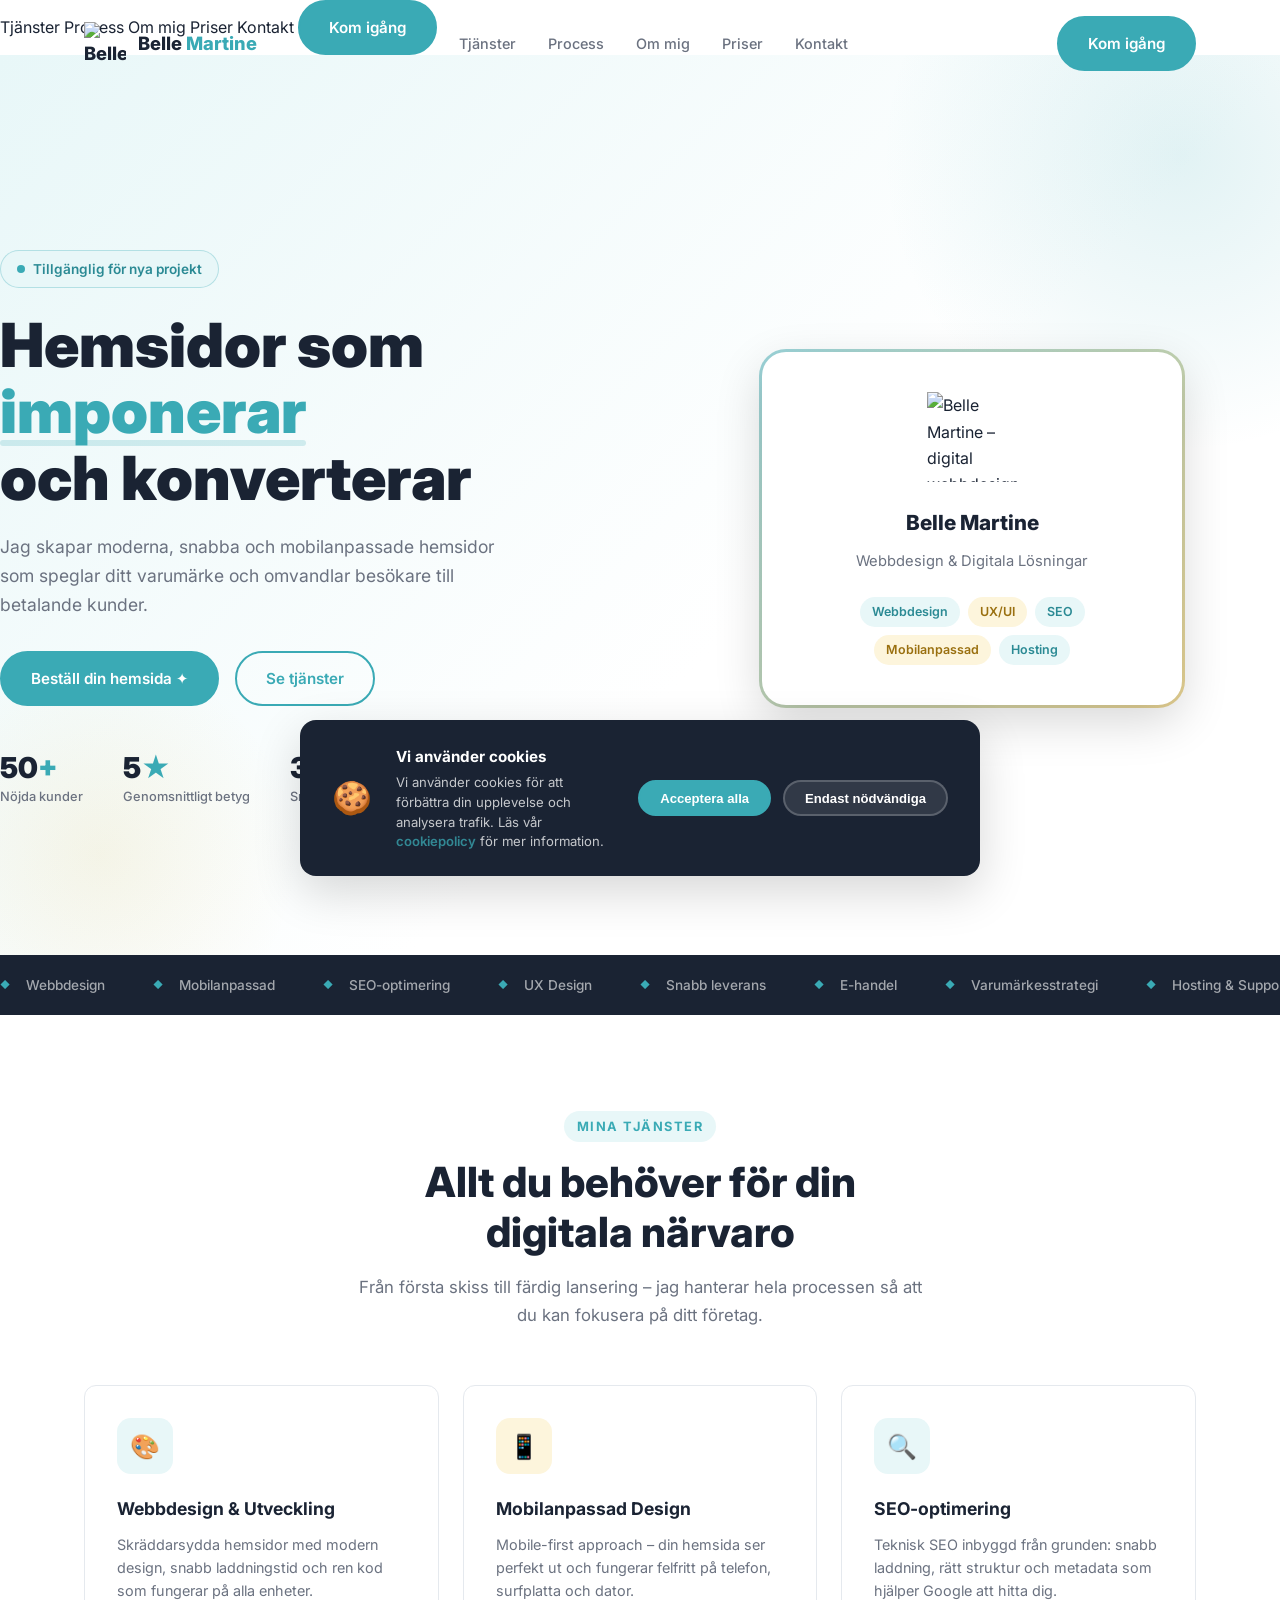
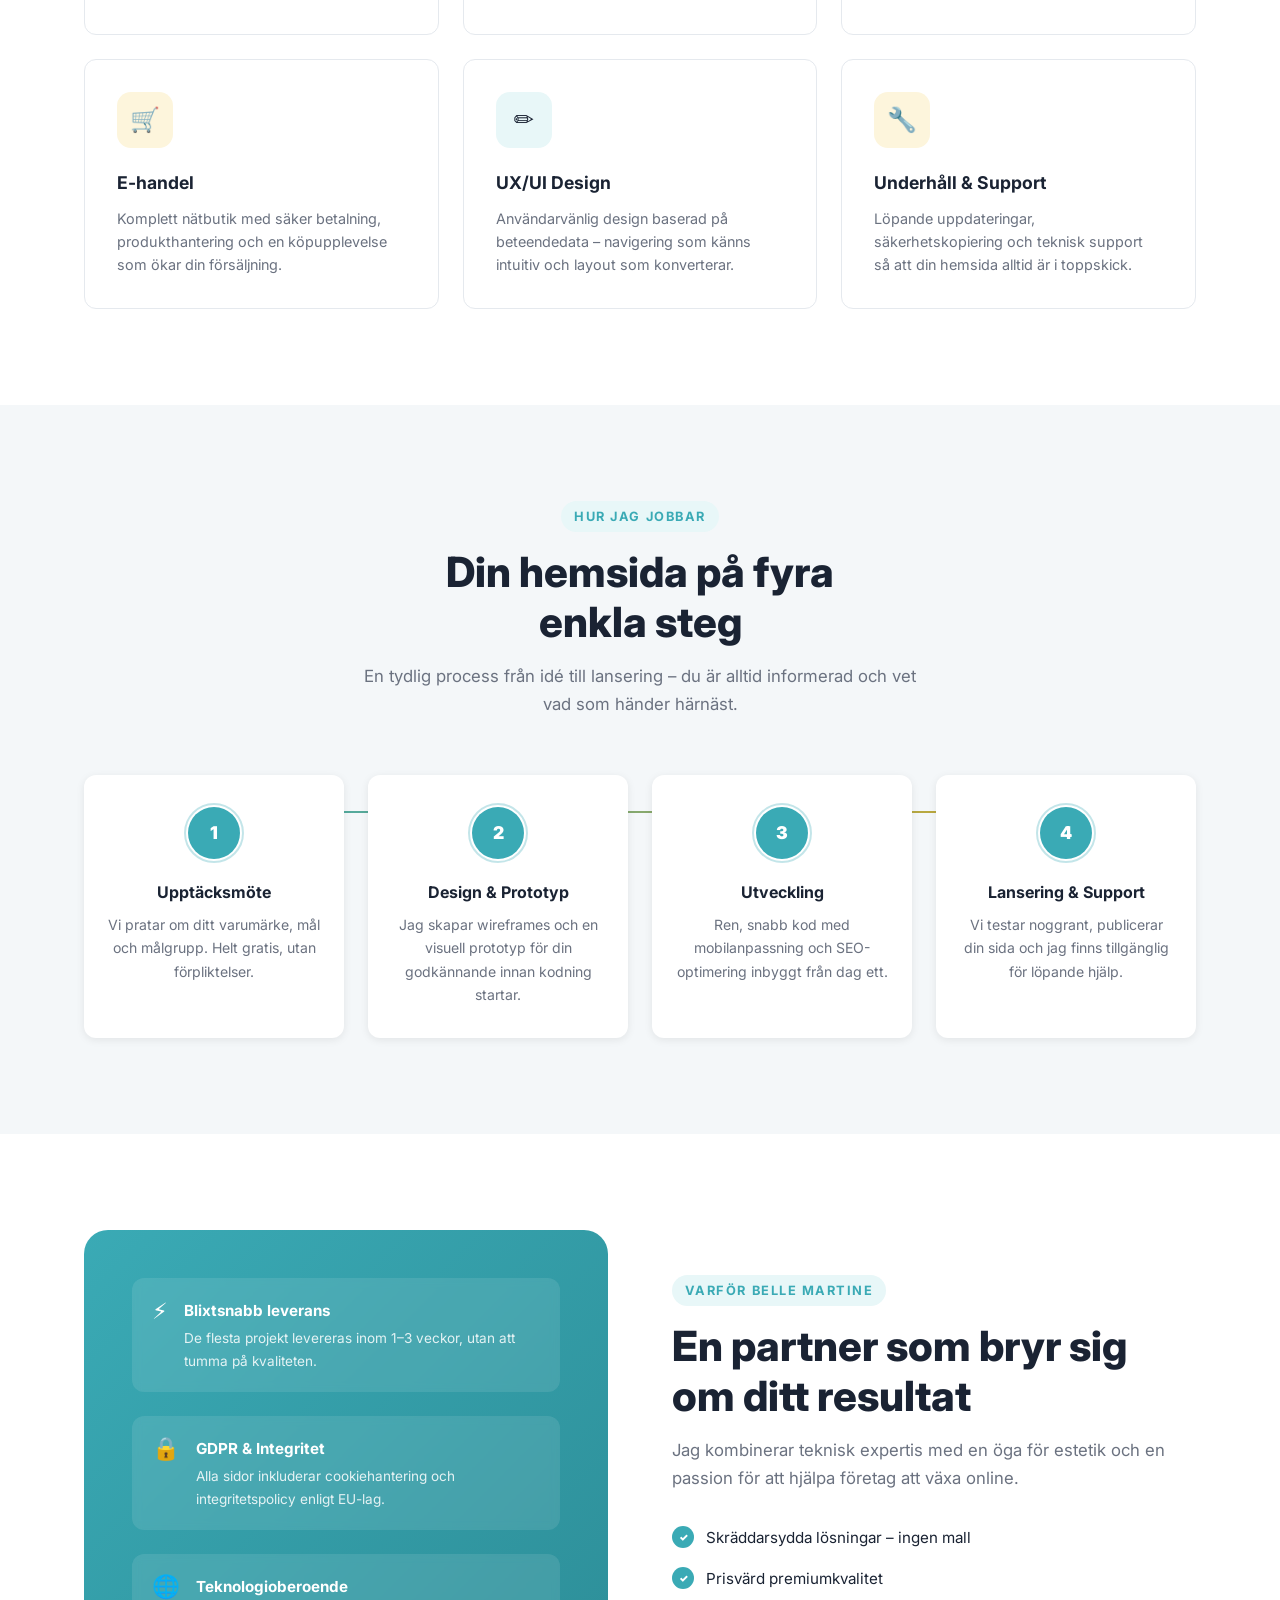
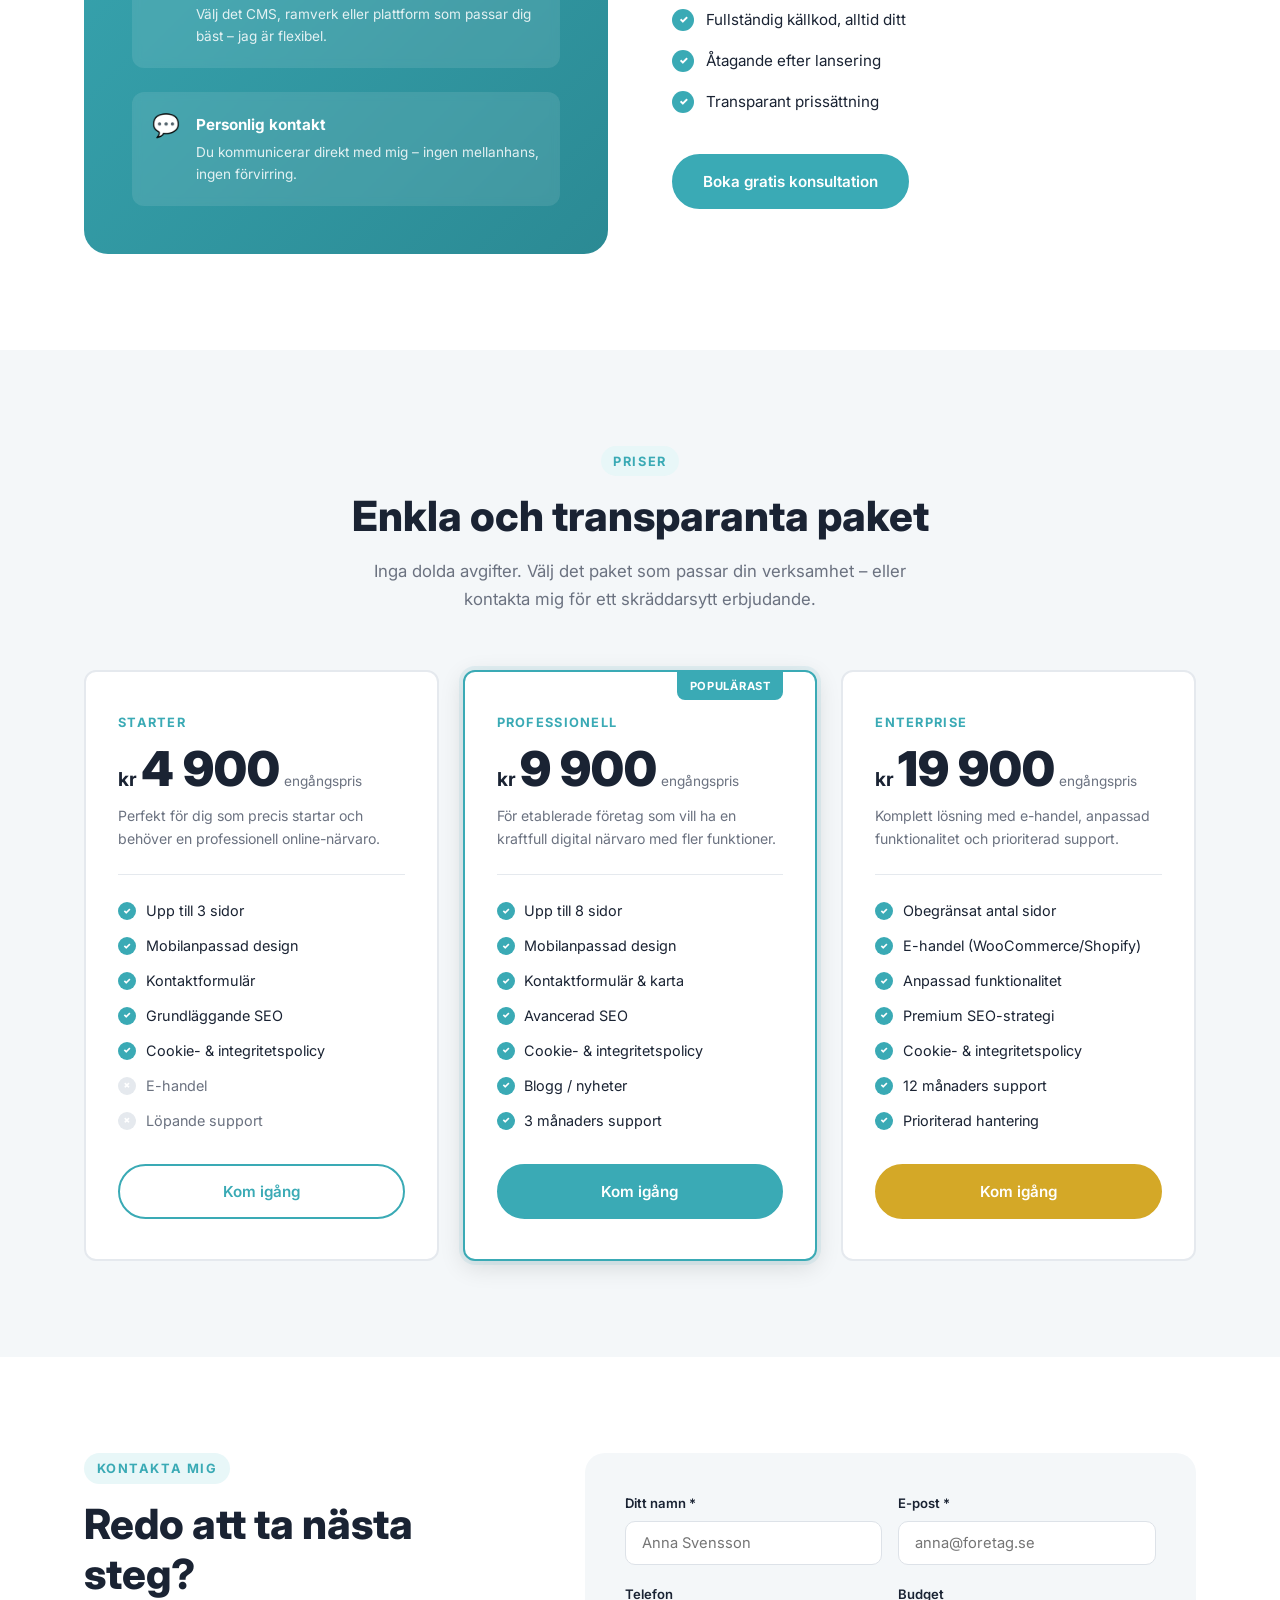
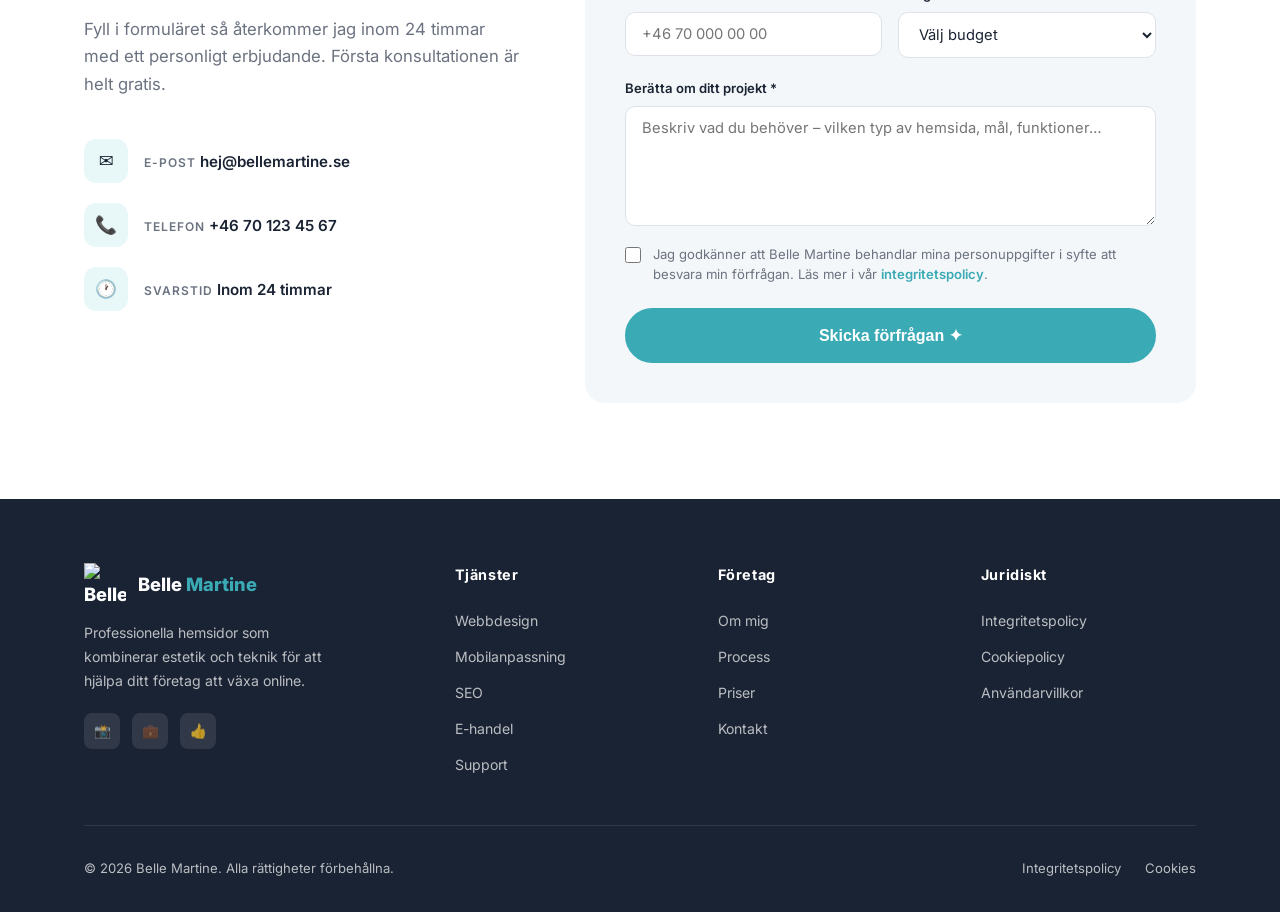
==== index.html @ 6081cfde "Create professional web design services website for Belle Martine Co-authored-by: bellemartineebusin" ====
<!DOCTYPE html>
<html lang="sv">
<head>
  <meta charset="UTF-8" />
  <meta name="viewport" content="width=device-width, initial-scale=1.0" />
  <meta name="description" content="Belle Martine – professionell webbdesign som kombinerar estetik och teknik. Moderna, mobilanpassade hemsidor som konverterar besökare till kunder." />
  <meta name="keywords" content="webbdesign, hemsida, mobilanpassad, SEO, webbutveckling, Sverige" />
  <meta property="og:title" content="Belle Martine – Webbdesign" />
  <meta property="og:description" content="Professionella hemsidor som kombinerar estetik och teknik." />
  <meta property="og:type" content="website" />
  <title>Belle Martine – Webbdesign &amp; Digitala Lösningar</title>
  <link rel="icon" type="image/png" href="https://github.com/user-attachments/assets/752dcb0f-474b-4d81-a1b2-203274afc5a7" />
  <link rel="preconnect" href="https://fonts.googleapis.com" />
  <link rel="preconnect" href="https://fonts.gstatic.com" crossorigin />
  <link href="https://fonts.googleapis.com/css2?family=Inter:wght@400;500;600;700;800;900&display=swap" rel="stylesheet" />
  <link rel="stylesheet" href="styles.css" />
</head>
<body>

<!-- ========== NAVBAR ========== -->
<nav class="navbar" aria-label="Huvudnavigation">
  <div class="container nav-inner">
    <a href="#hero" class="nav-logo" aria-label="Belle Martine startsida">
      <img src="https://github.com/user-attachments/assets/752dcb0f-474b-4d81-a1b2-203274afc5a7"
           alt="Belle Martine logotyp – moln med digitala kopplingar"
           width="42" height="42" />
      <span>Belle <em>Martine</em></span>
    </a>
    <ul class="nav-links" role="list">
      <li><a href="#services">Tjänster</a></li>
      <li><a href="#process">Process</a></li>
      <li><a href="#why">Om mig</a></li>
      <li><a href="#pricing">Priser</a></li>
      <li><a href="#contact">Kontakt</a></li>
    </ul>
    <a href="#contact" class="btn btn-primary nav-cta">Kom igång</a>
    <button class="hamburger" aria-label="Öppna meny" aria-expanded="false">
      <span></span><span></span><span></span>
    </button>
  </div>
</nav>

<!-- Mobile menu overlay -->
<nav class="mobile-menu" aria-label="Mobilnavigation">
  <a href="#services">Tjänster</a>
  <a href="#process">Process</a>
  <a href="#why">Om mig</a>
  <a href="#pricing">Priser</a>
  <a href="#contact">Kontakt</a>
  <a href="#contact" class="btn btn-primary">Kom igång</a>
</nav>

<!-- ========== HERO ========== -->
<section id="hero" class="hero">
  <div class="container" style="display:contents">
    <div class="hero-content">
      <div class="hero-eyebrow">
        <span class="dot"></span>
        Tillgänglig för nya projekt
      </div>
      <h1>
        Hemsidor som<br />
        <span class="highlight">imponerar</span><br />
        och konverterar
      </h1>
      <p class="hero-desc">
        Jag skapar moderna, snabba och mobilanpassade hemsidor som speglar ditt varumärke
        och omvandlar besökare till betalande kunder.
      </p>
      <div class="hero-btns">
        <a href="#contact" class="btn btn-primary">Beställ din hemsida ✦</a>
        <a href="#services" class="btn btn-outline">Se tjänster</a>
      </div>
      <div class="hero-stats">
        <div class="stat-item">
          <span class="stat-num">50<span>+</span></span>
          <span class="stat-label">Nöjda kunder</span>
        </div>
        <div class="stat-item">
          <span class="stat-num">5<span>★</span></span>
          <span class="stat-label">Genomsnittligt betyg</span>
        </div>
        <div class="stat-item">
          <span class="stat-num">3<span>x</span></span>
          <span class="stat-label">Snabbare leverans</span>
        </div>
      </div>
    </div>
    <div class="hero-visual">
      <div class="hero-card">
        <div class="hero-card-logo">
          <img src="https://github.com/user-attachments/assets/752dcb0f-474b-4d81-a1b2-203274afc5a7"
               alt="Belle Martine – digital webbdesign" />
        </div>
        <h3>Belle Martine</h3>
        <p>Webbdesign &amp; Digitala Lösningar</p>
        <div class="hero-card-tags">
          <span class="tag">Webbdesign</span>
          <span class="tag gold">UX/UI</span>
          <span class="tag">SEO</span>
          <span class="tag gold">Mobilanpassad</span>
          <span class="tag">Hosting</span>
        </div>
      </div>
    </div>
  </div>
</section>

<!-- ========== MARQUEE ========== -->
<div class="marquee-section" aria-hidden="true">
  <div class="marquee-track">
    <span>Webbdesign</span>
    <span>Mobilanpassad</span>
    <span>SEO-optimering</span>
    <span>UX Design</span>
    <span>Snabb leverans</span>
    <span>E-handel</span>
    <span>Varumärkesstrategi</span>
    <span>Hosting &amp; Support</span>
    <span>Webbdesign</span>
    <span>Mobilanpassad</span>
    <span>SEO-optimering</span>
    <span>UX Design</span>
    <span>Snabb leverans</span>
    <span>E-handel</span>
    <span>Varumärkesstrategi</span>
    <span>Hosting &amp; Support</span>
  </div>
</div>

<!-- ========== SERVICES ========== -->
<section id="services" class="services">
  <div class="container">
    <div class="services-header">
      <span class="section-label">Mina tjänster</span>
      <h2 class="section-title">Allt du behöver för din<br />digitala närvaro</h2>
      <p class="section-sub">
        Från första skiss till färdig lansering – jag hanterar hela processen
        så att du kan fokusera på ditt företag.
      </p>
    </div>
    <div class="services-grid">
      <article class="service-card">
        <div class="service-icon">🎨</div>
        <h3>Webbdesign &amp; Utveckling</h3>
        <p>Skräddarsydda hemsidor med modern design, snabb laddningstid och ren kod som fungerar på alla enheter.</p>
      </article>
      <article class="service-card">
        <div class="service-icon gold-bg">📱</div>
        <h3>Mobilanpassad Design</h3>
        <p>Mobile-first approach – din hemsida ser perfekt ut och fungerar felfritt på telefon, surfplatta och dator.</p>
      </article>
      <article class="service-card">
        <div class="service-icon">🔍</div>
        <h3>SEO-optimering</h3>
        <p>Teknisk SEO inbyggd från grunden: snabb laddning, rätt struktur och metadata som hjälper Google att hitta dig.</p>
      </article>
      <article class="service-card">
        <div class="service-icon gold-bg">🛒</div>
        <h3>E-handel</h3>
        <p>Komplett nätbutik med säker betalning, produkthantering och en köpupplevelse som ökar din försäljning.</p>
      </article>
      <article class="service-card">
        <div class="service-icon">✏️</div>
        <h3>UX/UI Design</h3>
        <p>Användarvänlig design baserad på beteendedata – navigering som känns intuitiv och layout som konverterar.</p>
      </article>
      <article class="service-card">
        <div class="service-icon gold-bg">🔧</div>
        <h3>Underhåll &amp; Support</h3>
        <p>Löpande uppdateringar, säkerhetskopiering och teknisk support så att din hemsida alltid är i toppskick.</p>
      </article>
    </div>
  </div>
</section>

<!-- ========== PROCESS ========== -->
<section id="process" class="process">
  <div class="container">
    <div class="process-header">
      <span class="section-label">Hur jag jobbar</span>
      <h2 class="section-title">Din hemsida på fyra<br />enkla steg</h2>
      <p class="section-sub">
        En tydlig process från idé till lansering – du är alltid informerad och vet vad som händer härnäst.
      </p>
    </div>
    <div class="process-steps">
      <div class="step-card">
        <div class="step-number">1</div>
        <h3>Upptäcksmöte</h3>
        <p>Vi pratar om ditt varumärke, mål och målgrupp. Helt gratis, utan förpliktelser.</p>
      </div>
      <div class="step-card">
        <div class="step-number">2</div>
        <h3>Design &amp; Prototyp</h3>
        <p>Jag skapar wireframes och en visuell prototyp för din godkännande innan kodning startar.</p>
      </div>
      <div class="step-card">
        <div class="step-number">3</div>
        <h3>Utveckling</h3>
        <p>Ren, snabb kod med mobilanpassning och SEO-optimering inbyggt från dag ett.</p>
      </div>
      <div class="step-card">
        <div class="step-number">4</div>
        <h3>Lansering &amp; Support</h3>
        <p>Vi testar noggrant, publicerar din sida och jag finns tillgänglig för löpande hjälp.</p>
      </div>
    </div>
  </div>
</section>

<!-- ========== WHY ========== -->
<section id="why" class="why">
  <div class="container">
    <div class="why-inner">
      <div class="why-visual">
        <div class="why-item">
          <span class="why-icon">⚡</span>
          <div>
            <h4>Blixtsnabb leverans</h4>
            <p>De flesta projekt levereras inom 1–3 veckor, utan att tumma på kvaliteten.</p>
          </div>
        </div>
        <div class="why-item">
          <span class="why-icon">🔒</span>
          <div>
            <h4>GDPR &amp; Integritet</h4>
            <p>Alla sidor inkluderar cookiehantering och integritetspolicy enligt EU-lag.</p>
          </div>
        </div>
        <div class="why-item">
          <span class="why-icon">🌐</span>
          <div>
            <h4>Teknologioberoende</h4>
            <p>Välj det CMS, ramverk eller plattform som passar dig bäst – jag är flexibel.</p>
          </div>
        </div>
        <div class="why-item">
          <span class="why-icon">💬</span>
          <div>
            <h4>Personlig kontakt</h4>
            <p>Du kommunicerar direkt med mig – ingen mellanhans, ingen förvirring.</p>
          </div>
        </div>
      </div>
      <div class="why-content">
        <span class="section-label">Varför Belle Martine</span>
        <h2 class="section-title">En partner som bryr sig om ditt resultat</h2>
        <p class="section-sub">
          Jag kombinerar teknisk expertis med en öga för estetik och en passion för att
          hjälpa företag att växa online.
        </p>
        <ul class="why-list">
          <li class="why-row"><span class="check">✓</span> Skräddarsydda lösningar – ingen mall</li>
          <li class="why-row"><span class="check">✓</span> Prisvärd premiumkvalitet</li>
          <li class="why-row"><span class="check">✓</span> Fullständig källkod, alltid ditt</li>
          <li class="why-row"><span class="check">✓</span> Åtagande efter lansering</li>
          <li class="why-row"><span class="check">✓</span> Transparant prissättning</li>
        </ul>
        <a href="#contact" class="btn btn-primary">Boka gratis konsultation</a>
      </div>
    </div>
  </div>
</section>

<!-- ========== PRICING ========== -->
<section id="pricing" class="pricing">
  <div class="container">
    <div class="pricing-header">
      <span class="section-label">Priser</span>
      <h2 class="section-title">Enkla och transparanta paket</h2>
      <p class="section-sub">
        Inga dolda avgifter. Välj det paket som passar din verksamhet – eller kontakta mig
        för ett skräddarsytt erbjudande.
      </p>
    </div>
    <div class="pricing-grid">

      <!-- Starter -->
      <div class="price-card">
        <div class="price-name">Starter</div>
        <div class="price-amount">
          <span class="currency">kr</span>
          <span class="amount">4 900</span>
          <span class="period">engångspris</span>
        </div>
        <p class="price-desc">Perfekt för dig som precis startar och behöver en professionell online-närvaro.</p>
        <ul class="price-features">
          <li class="price-feature"><span class="check">✓</span> Upp till 3 sidor</li>
          <li class="price-feature"><span class="check">✓</span> Mobilanpassad design</li>
          <li class="price-feature"><span class="check">✓</span> Kontaktformulär</li>
          <li class="price-feature"><span class="check">✓</span> Grundläggande SEO</li>
          <li class="price-feature"><span class="check">✓</span> Cookie- &amp; integritetspolicy</li>
          <li class="price-feature off"><span class="check">✗</span> E-handel</li>
          <li class="price-feature off"><span class="check">✗</span> Löpande support</li>
        </ul>
        <a href="#contact" class="btn btn-outline" style="width:100%;justify-content:center">Kom igång</a>
      </div>

      <!-- Pro (popular) -->
      <div class="price-card popular">
        <span class="popular-badge">Populärast</span>
        <div class="price-name">Professionell</div>
        <div class="price-amount">
          <span class="currency">kr</span>
          <span class="amount">9 900</span>
          <span class="period">engångspris</span>
        </div>
        <p class="price-desc">För etablerade företag som vill ha en kraftfull digital närvaro med fler funktioner.</p>
        <ul class="price-features">
          <li class="price-feature"><span class="check">✓</span> Upp till 8 sidor</li>
          <li class="price-feature"><span class="check">✓</span> Mobilanpassad design</li>
          <li class="price-feature"><span class="check">✓</span> Kontaktformulär &amp; karta</li>
          <li class="price-feature"><span class="check">✓</span> Avancerad SEO</li>
          <li class="price-feature"><span class="check">✓</span> Cookie- &amp; integritetspolicy</li>
          <li class="price-feature"><span class="check">✓</span> Blogg / nyheter</li>
          <li class="price-feature"><span class="check">✓</span> 3 månaders support</li>
        </ul>
        <a href="#contact" class="btn btn-primary" style="width:100%;justify-content:center">Kom igång</a>
      </div>

      <!-- Enterprise -->
      <div class="price-card">
        <div class="price-name">Enterprise</div>
        <div class="price-amount">
          <span class="currency">kr</span>
          <span class="amount">19 900</span>
          <span class="period">engångspris</span>
        </div>
        <p class="price-desc">Komplett lösning med e-handel, anpassad funktionalitet och prioriterad support.</p>
        <ul class="price-features">
          <li class="price-feature"><span class="check">✓</span> Obegränsat antal sidor</li>
          <li class="price-feature"><span class="check">✓</span> E-handel (WooCommerce/Shopify)</li>
          <li class="price-feature"><span class="check">✓</span> Anpassad funktionalitet</li>
          <li class="price-feature"><span class="check">✓</span> Premium SEO-strategi</li>
          <li class="price-feature"><span class="check">✓</span> Cookie- &amp; integritetspolicy</li>
          <li class="price-feature"><span class="check">✓</span> 12 månaders support</li>
          <li class="price-feature"><span class="check">✓</span> Prioriterad hantering</li>
        </ul>
        <a href="#contact" class="btn btn-gold" style="width:100%;justify-content:center">Kom igång</a>
      </div>

    </div>
  </div>
</section>

<!-- ========== CONTACT ========== -->
<section id="contact" class="contact">
  <div class="container">
    <div class="contact-inner">
      <div class="contact-info">
        <span class="section-label">Kontakta mig</span>
        <h2 class="section-title">Redo att ta nästa steg?</h2>
        <p class="section-sub">
          Fyll i formuläret så återkommer jag inom 24 timmar med ett personligt erbjudande.
          Första konsultationen är helt gratis.
        </p>
        <div class="contact-items">
          <div class="contact-item">
            <div class="contact-item-icon">✉️</div>
            <div class="contact-item-text">
              <span class="label">E-post</span>
              <span class="value">hej@bellemartine.se</span>
            </div>
          </div>
          <div class="contact-item">
            <div class="contact-item-icon">📞</div>
            <div class="contact-item-text">
              <span class="label">Telefon</span>
              <span class="value">+46 70 123 45 67</span>
            </div>
          </div>
          <div class="contact-item">
            <div class="contact-item-icon">🕐</div>
            <div class="contact-item-text">
              <span class="label">Svarstid</span>
              <span class="value">Inom 24 timmar</span>
            </div>
          </div>
        </div>
      </div>

      <form id="contact-form" class="contact-form" novalidate>
        <div class="form-row">
          <div class="form-group">
            <label for="name">Ditt namn *</label>
            <input type="text" id="name" name="name" placeholder="Anna Svensson" required />
          </div>
          <div class="form-group">
            <label for="email">E-post *</label>
            <input type="email" id="email" name="email" placeholder="anna@foretag.se" required />
          </div>
        </div>
        <div class="form-row">
          <div class="form-group">
            <label for="phone">Telefon</label>
            <input type="tel" id="phone" name="phone" placeholder="+46 70 000 00 00" />
          </div>
          <div class="form-group">
            <label for="budget">Budget</label>
            <select id="budget" name="budget">
              <option value="">Välj budget</option>
              <option value="starter">Under 5 000 kr</option>
              <option value="pro">5 000 – 15 000 kr</option>
              <option value="enterprise">15 000 kr+</option>
              <option value="discuss">Diskutera</option>
            </select>
          </div>
        </div>
        <div class="form-group">
          <label for="message">Berätta om ditt projekt *</label>
          <textarea id="message" name="message" placeholder="Beskriv vad du behöver – vilken typ av hemsida, mål, funktioner…" required></textarea>
        </div>
        <div class="form-consent">
          <input type="checkbox" id="consent" name="consent" required />
          <label for="consent">
            Jag godkänner att Belle Martine behandlar mina personuppgifter i syfte att besvara min
            förfrågan. Läs mer i vår <a href="privacy-policy.html">integritetspolicy</a>.
          </label>
        </div>
        <button type="submit" class="btn btn-primary" style="width:100%;justify-content:center;font-size:1rem;padding:1rem">
          Skicka förfrågan ✦
        </button>
      </form>
    </div>
  </div>
</section>

<!-- ========== FOOTER ========== -->
<footer class="footer">
  <div class="container">
    <div class="footer-top">
      <div class="footer-brand">
        <a href="#hero" class="nav-logo">
          <img src="https://github.com/user-attachments/assets/752dcb0f-474b-4d81-a1b2-203274afc5a7"
               alt="Belle Martine logotyp" width="38" height="38" />
          <span style="color:#fff">Belle <em style="color:var(--teal)">Martine</em></span>
        </a>
        <p>Professionella hemsidor som kombinerar estetik och teknik för att hjälpa ditt företag att växa online.</p>
        <div class="footer-social">
          <a href="#" class="social-btn" aria-label="Instagram">📸</a>
          <a href="#" class="social-btn" aria-label="LinkedIn">💼</a>
          <a href="#" class="social-btn" aria-label="Facebook">👍</a>
        </div>
      </div>
      <div class="footer-col">
        <h4>Tjänster</h4>
        <ul>
          <li><a href="#services">Webbdesign</a></li>
          <li><a href="#services">Mobilanpassning</a></li>
          <li><a href="#services">SEO</a></li>
          <li><a href="#services">E-handel</a></li>
          <li><a href="#services">Support</a></li>
        </ul>
      </div>
      <div class="footer-col">
        <h4>Företag</h4>
        <ul>
          <li><a href="#why">Om mig</a></li>
          <li><a href="#process">Process</a></li>
          <li><a href="#pricing">Priser</a></li>
          <li><a href="#contact">Kontakt</a></li>
        </ul>
      </div>
      <div class="footer-col">
        <h4>Juridiskt</h4>
        <ul>
          <li><a href="privacy-policy.html">Integritetspolicy</a></li>
          <li><a href="privacy-policy.html#cookies">Cookiepolicy</a></li>
          <li><a href="privacy-policy.html#terms">Användarvillkor</a></li>
        </ul>
      </div>
    </div>
    <div class="footer-bottom">
      <p>© <span id="year"></span> Belle Martine. Alla rättigheter förbehållna.</p>
      <div class="footer-links">
        <a href="privacy-policy.html">Integritetspolicy</a>
        <a href="privacy-policy.html#cookies">Cookies</a>
      </div>
    </div>
  </div>
</footer>

<!-- ========== COOKIE BANNER ========== -->
<div class="cookie-banner" role="dialog" aria-live="polite" aria-label="Cookie-samtycke">
  <span class="cookie-icon" aria-hidden="true">🍪</span>
  <div class="cookie-text">
    <h4>Vi använder cookies</h4>
    <p>
      Vi använder cookies för att förbättra din upplevelse och analysera trafik.
      Läs vår <a href="privacy-policy.html#cookies">cookiepolicy</a> för mer information.
    </p>
  </div>
  <div class="cookie-btns">
    <button class="btn btn-cookie-accept">Acceptera alla</button>
    <button class="btn btn-cookie-decline">Endast nödvändiga</button>
  </div>
</div>

<!-- ========== BACK TO TOP ========== -->
<button class="back-top" aria-label="Tillbaka till toppen">↑</button>

<script>
  document.getElementById('year').textContent = new Date().getFullYear();
</script>
<script src="script.js"></script>
</body>
</html>
---- styles.css ----
/* ============================================================
   BELLE MARTINE – Web Design Services
   Colour palette derived from logo (teal cloud + golden nodes)
   ============================================================ */

/* ---------- Reset & Base ---------- */
*, *::before, *::after { box-sizing: border-box; margin: 0; padding: 0; }

:root {
  --teal:        #3AAAB5;
  --teal-dark:   #2B8A94;
  --teal-light:  #E8F7F8;
  --gold:        #D4A827;
  --gold-light:  #FDF5DC;
  --dark:        #1A2333;
  --grey:        #6B7280;
  --light:       #F4F7F9;
  --white:       #FFFFFF;
  --radius:      12px;
  --shadow-sm:   0 2px 8px rgba(0,0,0,.08);
  --shadow-md:   0 6px 24px rgba(0,0,0,.12);
  --shadow-lg:   0 16px 48px rgba(0,0,0,.16);
  --transition:  .3s cubic-bezier(.4,0,.2,1);
}

html { scroll-behavior: smooth; font-size: 16px; }

body {
  font-family: 'Inter', 'Segoe UI', system-ui, -apple-system, sans-serif;
  color: var(--dark);
  background: var(--white);
  line-height: 1.65;
  overflow-x: hidden;
}

img { max-width: 100%; height: auto; display: block; }
a  { color: inherit; text-decoration: none; }
ul { list-style: none; }

.container {
  width: min(100%, 1160px);
  margin-inline: auto;
  padding-inline: 1.5rem;
}

/* ---------- Utility ---------- */
.btn {
  display: inline-flex;
  align-items: center;
  gap: .5rem;
  padding: .8rem 1.8rem;
  border-radius: 50px;
  font-weight: 600;
  font-size: .95rem;
  cursor: pointer;
  border: 2px solid transparent;
  transition: var(--transition);
  white-space: nowrap;
}
.btn-primary {
  background: var(--teal);
  color: var(--white);
  border-color: var(--teal);
}
.btn-primary:hover {
  background: var(--teal-dark);
  border-color: var(--teal-dark);
  transform: translateY(-2px);
  box-shadow: 0 8px 20px rgba(58,170,181,.35);
}
.btn-outline {
  background: transparent;
  color: var(--teal);
  border-color: var(--teal);
}
.btn-outline:hover {
  background: var(--teal);
  color: var(--white);
  transform: translateY(-2px);
}
.btn-gold {
  background: var(--gold);
  color: var(--white);
  border-color: var(--gold);
}
.btn-gold:hover {
  background: #b8901f;
  border-color: #b8901f;
  transform: translateY(-2px);
  box-shadow: 0 8px 20px rgba(212,168,39,.35);
}

.section-label {
  display: inline-block;
  font-size: .8rem;
  font-weight: 700;
  letter-spacing: .12em;
  text-transform: uppercase;
  color: var(--teal);
  background: var(--teal-light);
  padding: .3rem .8rem;
  border-radius: 50px;
  margin-bottom: 1rem;
}
.section-title {
  font-size: clamp(1.8rem, 4vw, 2.6rem);
  font-weight: 800;
  line-height: 1.2;
  color: var(--dark);
  margin-bottom: 1rem;
}
.section-sub {
  font-size: 1.05rem;
  color: var(--grey);
  max-width: 580px;
}

/* ---------- Navigation ---------- */
.navbar {
  position: fixed;
  top: 0; left: 0; right: 0;
  z-index: 900;
  padding: 1rem 0;
  transition: var(--transition);
}
.navbar.scrolled {
  background: rgba(255,255,255,.95);
  backdrop-filter: blur(12px);
  box-shadow: var(--shadow-sm);
  padding: .7rem 0;
}
.nav-inner {
  display: flex;
  align-items: center;
  justify-content: space-between;
  gap: 2rem;
}
.nav-logo {
  display: flex;
  align-items: center;
  gap: .75rem;
  font-weight: 800;
  font-size: 1.15rem;
  color: var(--dark);
}
.nav-logo img { width: 42px; height: 42px; object-fit: contain; }
.nav-logo span em { font-style: normal; color: var(--teal); }

.nav-links {
  display: flex;
  align-items: center;
  gap: 2rem;
}
.nav-links a {
  font-size: .9rem;
  font-weight: 500;
  color: var(--grey);
  transition: color var(--transition);
  position: relative;
}
.nav-links a::after {
  content: '';
  position: absolute;
  bottom: -3px; left: 0;
  width: 0; height: 2px;
  background: var(--teal);
  border-radius: 2px;
  transition: width var(--transition);
}
.nav-links a:hover, .nav-links a.active { color: var(--teal); }
.nav-links a:hover::after, .nav-links a.active::after { width: 100%; }

.nav-cta { margin-left: .5rem; }

.hamburger {
  display: none;
  flex-direction: column;
  gap: 5px;
  cursor: pointer;
  padding: .4rem;
  background: none;
  border: none;
}
.hamburger span {
  display: block;
  width: 24px; height: 2px;
  background: var(--dark);
  border-radius: 2px;
  transition: var(--transition);
}
.hamburger.open span:nth-child(1) { transform: translateY(7px) rotate(45deg); }
.hamburger.open span:nth-child(2) { opacity: 0; }
.hamburger.open span:nth-child(3) { transform: translateY(-7px) rotate(-45deg); }

/* ---------- Hero ---------- */
.hero {
  min-height: 100dvh;
  display: grid;
  grid-template-columns: 1fr 1fr;
  align-items: center;
  gap: 3rem;
  padding-top: 7rem;
  padding-bottom: 4rem;
  background: linear-gradient(135deg, var(--teal-light) 0%, var(--white) 60%);
  position: relative;
  overflow: hidden;
}
.hero::before {
  content: '';
  position: absolute;
  top: -200px; right: -200px;
  width: 600px; height: 600px;
  background: radial-gradient(circle, rgba(58,170,181,.15) 0%, transparent 70%);
  border-radius: 50%;
  pointer-events: none;
}
.hero::after {
  content: '';
  position: absolute;
  bottom: -100px; left: -100px;
  width: 400px; height: 400px;
  background: radial-gradient(circle, rgba(212,168,39,.1) 0%, transparent 70%);
  border-radius: 50%;
  pointer-events: none;
}

.hero-content { position: relative; z-index: 1; }
.hero-eyebrow {
  display: inline-flex;
  align-items: center;
  gap: .5rem;
  font-size: .85rem;
  font-weight: 600;
  color: var(--teal-dark);
  background: var(--teal-light);
  border: 1px solid rgba(58,170,181,.3);
  padding: .4rem 1rem;
  border-radius: 50px;
  margin-bottom: 1.5rem;
}
.hero-eyebrow .dot {
  width: 8px; height: 8px;
  background: var(--teal);
  border-radius: 50%;
  animation: pulse 2s ease-in-out infinite;
}
@keyframes pulse {
  0%, 100% { opacity: 1; transform: scale(1); }
  50%       { opacity: .5; transform: scale(.8); }
}

.hero h1 {
  font-size: clamp(2.2rem, 5.5vw, 3.8rem);
  font-weight: 900;
  line-height: 1.1;
  color: var(--dark);
  margin-bottom: 1.25rem;
}
.hero h1 .highlight {
  color: var(--teal);
  position: relative;
}
.hero h1 .highlight::after {
  content: '';
  position: absolute;
  bottom: 2px; left: 0; right: 0;
  height: 6px;
  background: rgba(58,170,181,.2);
  border-radius: 3px;
  z-index: -1;
}
.hero-desc {
  font-size: 1.1rem;
  color: var(--grey);
  max-width: 500px;
  margin-bottom: 2rem;
}
.hero-btns {
  display: flex;
  flex-wrap: wrap;
  gap: 1rem;
  margin-bottom: 3rem;
}
.hero-stats {
  display: flex;
  gap: 2.5rem;
  flex-wrap: wrap;
}
.stat-item { display: flex; flex-direction: column; }
.stat-num {
  font-size: 1.8rem;
  font-weight: 900;
  color: var(--dark);
  line-height: 1;
}
.stat-num span { color: var(--teal); }
.stat-label { font-size: .8rem; color: var(--grey); font-weight: 500; margin-top: .2rem; }

.hero-visual {
  display: flex;
  justify-content: center;
  align-items: center;
  position: relative;
  z-index: 1;
}
.hero-card {
  background: var(--white);
  border-radius: 24px;
  padding: 2.5rem;
  box-shadow: var(--shadow-lg);
  max-width: 420px;
  width: 100%;
  position: relative;
}
.hero-card::before {
  content: '';
  position: absolute;
  top: -3px; left: -3px; right: -3px; bottom: -3px;
  background: linear-gradient(135deg, var(--teal), var(--gold));
  border-radius: 27px;
  z-index: -1;
  opacity: .5;
}
.hero-card-logo {
  width: 90px; height: 90px;
  margin: 0 auto 1.5rem;
}
.hero-card-logo img { width: 100%; height: 100%; object-fit: contain; }
.hero-card h3 {
  text-align: center;
  font-size: 1.3rem;
  font-weight: 800;
  margin-bottom: .5rem;
}
.hero-card p {
  text-align: center;
  color: var(--grey);
  font-size: .92rem;
  margin-bottom: 1.5rem;
}
.hero-card-tags {
  display: flex;
  flex-wrap: wrap;
  gap: .5rem;
  justify-content: center;
}
.tag {
  font-size: .78rem;
  font-weight: 600;
  padding: .3rem .75rem;
  border-radius: 50px;
  background: var(--teal-light);
  color: var(--teal-dark);
}
.tag.gold { background: var(--gold-light); color: #9A7010; }

/* ---------- Marquee ---------- */
.marquee-section {
  background: var(--dark);
  padding: 1.2rem 0;
  overflow: hidden;
}
.marquee-track {
  display: flex;
  gap: 3rem;
  animation: marquee 20s linear infinite;
  width: max-content;
}
.marquee-track span {
  color: rgba(255,255,255,.6);
  font-size: .85rem;
  font-weight: 500;
  white-space: nowrap;
  display: flex;
  align-items: center;
  gap: 1rem;
}
.marquee-track span::before {
  content: '◆';
  color: var(--teal);
  font-size: .6rem;
}
@keyframes marquee {
  0%   { transform: translateX(0); }
  100% { transform: translateX(-50%); }
}

/* ---------- Services ---------- */
.services { padding: 6rem 0; background: var(--white); }
.services-header { text-align: center; margin-bottom: 3.5rem; }
.services-header .section-sub { margin-inline: auto; }

.services-grid {
  display: grid;
  grid-template-columns: repeat(auto-fit, minmax(280px, 1fr));
  gap: 1.5rem;
}
.service-card {
  background: var(--white);
  border: 1px solid #E5E9EE;
  border-radius: var(--radius);
  padding: 2rem;
  transition: var(--transition);
  position: relative;
  overflow: hidden;
}
.service-card::before {
  content: '';
  position: absolute;
  top: 0; left: 0; right: 0;
  height: 4px;
  background: linear-gradient(90deg, var(--teal), var(--gold));
  transform: scaleX(0);
  transform-origin: left;
  transition: transform var(--transition);
}
.service-card:hover {
  border-color: transparent;
  box-shadow: var(--shadow-md);
  transform: translateY(-4px);
}
.service-card:hover::before { transform: scaleX(1); }

.service-icon {
  width: 56px; height: 56px;
  border-radius: 14px;
  display: flex;
  align-items: center;
  justify-content: center;
  font-size: 1.5rem;
  margin-bottom: 1.25rem;
  background: var(--teal-light);
}
.service-icon.gold-bg { background: var(--gold-light); }

.service-card h3 {
  font-size: 1.1rem;
  font-weight: 700;
  margin-bottom: .6rem;
}
.service-card p { font-size: .9rem; color: var(--grey); line-height: 1.6; }

/* ---------- Process ---------- */
.process {
  padding: 6rem 0;
  background: var(--light);
}
.process-header { text-align: center; margin-bottom: 3.5rem; }
.process-header .section-sub { margin-inline: auto; }

.process-steps {
  display: grid;
  grid-template-columns: repeat(auto-fit, minmax(220px, 1fr));
  gap: 1.5rem;
  position: relative;
}
.process-steps::before {
  content: '';
  position: absolute;
  top: 36px; left: 10%; right: 10%;
  height: 2px;
  background: linear-gradient(90deg, var(--teal), var(--gold));
  z-index: 0;
}
.step-card {
  background: var(--white);
  border-radius: var(--radius);
  padding: 2rem 1.5rem;
  text-align: center;
  box-shadow: var(--shadow-sm);
  position: relative;
  z-index: 1;
  transition: var(--transition);
}
.step-card:hover {
  transform: translateY(-4px);
  box-shadow: var(--shadow-md);
}
.step-number {
  width: 52px; height: 52px;
  border-radius: 50%;
  display: flex;
  align-items: center;
  justify-content: center;
  font-size: 1.1rem;
  font-weight: 900;
  margin: 0 auto 1.25rem;
  background: var(--teal);
  color: var(--white);
  position: relative;
}
.step-number::after {
  content: '';
  position: absolute;
  inset: -4px;
  border-radius: 50%;
  border: 2px solid rgba(58,170,181,.3);
}
.step-card h3 { font-size: 1rem; font-weight: 700; margin-bottom: .5rem; }
.step-card p  { font-size: .88rem; color: var(--grey); }

/* ---------- Why choose ---------- */
.why {
  padding: 6rem 0;
  background: var(--white);
}
.why-inner {
  display: grid;
  grid-template-columns: 1fr 1fr;
  gap: 4rem;
  align-items: center;
}
.why-visual {
  background: linear-gradient(135deg, var(--teal) 0%, var(--teal-dark) 100%);
  border-radius: 24px;
  padding: 3rem;
  display: flex;
  flex-direction: column;
  gap: 1.5rem;
  color: var(--white);
}
.why-item {
  display: flex;
  gap: 1rem;
  align-items: flex-start;
  background: rgba(255,255,255,.1);
  border-radius: var(--radius);
  padding: 1.25rem;
  backdrop-filter: blur(4px);
  transition: var(--transition);
}
.why-item:hover { background: rgba(255,255,255,.2); }
.why-icon {
  font-size: 1.4rem;
  flex-shrink: 0;
  line-height: 1;
  margin-top: .1rem;
}
.why-item h4 { font-size: .95rem; font-weight: 700; margin-bottom: .25rem; }
.why-item p  { font-size: .85rem; opacity: .85; }

.why-content .section-sub { margin-bottom: 2rem; }
.why-list {
  display: flex;
  flex-direction: column;
  gap: 1rem;
  margin-bottom: 2.5rem;
}
.why-row {
  display: flex;
  align-items: center;
  gap: .75rem;
  font-size: .95rem;
}
.check {
  width: 22px; height: 22px;
  border-radius: 50%;
  background: var(--teal);
  color: var(--white);
  display: flex;
  align-items: center;
  justify-content: center;
  font-size: .65rem;
  font-weight: 900;
  flex-shrink: 0;
}

/* ---------- Pricing ---------- */
.pricing {
  padding: 6rem 0;
  background: var(--light);
}
.pricing-header { text-align: center; margin-bottom: 3.5rem; }
.pricing-header .section-sub { margin-inline: auto; }

.pricing-grid {
  display: grid;
  grid-template-columns: repeat(auto-fit, minmax(280px, 1fr));
  gap: 1.5rem;
  align-items: start;
}
.price-card {
  background: var(--white);
  border-radius: var(--radius);
  padding: 2.5rem 2rem;
  border: 2px solid #E5E9EE;
  transition: var(--transition);
  position: relative;
  overflow: hidden;
}
.price-card.popular {
  border-color: var(--teal);
  box-shadow: 0 0 0 4px rgba(58,170,181,.1), var(--shadow-md);
  transform: scale(1.02);
}
.popular-badge {
  position: absolute;
  top: 0; right: 2rem;
  background: var(--teal);
  color: var(--white);
  font-size: .7rem;
  font-weight: 700;
  padding: .3rem .8rem;
  border-radius: 0 0 8px 8px;
  letter-spacing: .06em;
  text-transform: uppercase;
}
.price-name {
  font-size: .8rem;
  font-weight: 700;
  text-transform: uppercase;
  letter-spacing: .1em;
  color: var(--teal);
  margin-bottom: .75rem;
}
.price-amount {
  display: flex;
  align-items: baseline;
  gap: .25rem;
  margin-bottom: .5rem;
}
.price-amount .currency { font-size: 1.2rem; font-weight: 700; color: var(--dark); }
.price-amount .amount   { font-size: 3rem; font-weight: 900; color: var(--dark); line-height: 1; }
.price-amount .period   { font-size: .85rem; color: var(--grey); }
.price-desc { font-size: .88rem; color: var(--grey); margin-bottom: 1.5rem; padding-bottom: 1.5rem; border-bottom: 1px solid #E5E9EE; }
.price-features { display: flex; flex-direction: column; gap: .7rem; margin-bottom: 2rem; }
.price-feature {
  display: flex;
  align-items: center;
  gap: .6rem;
  font-size: .9rem;
}
.price-feature .check { width: 18px; height: 18px; font-size: .55rem; }
.price-feature.off .check { background: #E5E9EE; }
.price-feature.off { color: var(--grey); }

/* ---------- Contact ---------- */
.contact {
  padding: 6rem 0;
  background: var(--white);
}
.contact-inner {
  display: grid;
  grid-template-columns: 1fr 1.4fr;
  gap: 4rem;
  align-items: start;
}
.contact-info .section-sub { margin-bottom: 2.5rem; }
.contact-items {
  display: flex;
  flex-direction: column;
  gap: 1.25rem;
}
.contact-item {
  display: flex;
  align-items: center;
  gap: 1rem;
}
.contact-item-icon {
  width: 44px; height: 44px;
  border-radius: 12px;
  background: var(--teal-light);
  display: flex;
  align-items: center;
  justify-content: center;
  font-size: 1.1rem;
  flex-shrink: 0;
}
.contact-item-text .label { font-size: .75rem; color: var(--grey); font-weight: 600; text-transform: uppercase; letter-spacing: .08em; }
.contact-item-text .value { font-size: .95rem; font-weight: 600; color: var(--dark); }

.contact-form {
  background: var(--light);
  border-radius: 20px;
  padding: 2.5rem;
}
.form-row {
  display: grid;
  grid-template-columns: 1fr 1fr;
  gap: 1rem;
}
.form-group {
  display: flex;
  flex-direction: column;
  gap: .4rem;
  margin-bottom: 1.2rem;
}
.form-group label {
  font-size: .82rem;
  font-weight: 600;
  color: var(--dark);
}
.form-group input,
.form-group select,
.form-group textarea {
  border: 1.5px solid #DDE2E8;
  border-radius: 10px;
  padding: .75rem 1rem;
  font-size: .92rem;
  font-family: inherit;
  color: var(--dark);
  background: var(--white);
  transition: border-color var(--transition), box-shadow var(--transition);
  outline: none;
  width: 100%;
}
.form-group input:focus,
.form-group select:focus,
.form-group textarea:focus {
  border-color: var(--teal);
  box-shadow: 0 0 0 3px rgba(58,170,181,.12);
}
.form-group textarea { resize: vertical; min-height: 120px; }
.form-consent {
  display: flex;
  align-items: flex-start;
  gap: .75rem;
  margin-bottom: 1.5rem;
  font-size: .82rem;
  color: var(--grey);
  line-height: 1.5;
}
.form-consent input[type="checkbox"] {
  width: 16px; height: 16px;
  accent-color: var(--teal);
  flex-shrink: 0;
  margin-top: .15rem;
}
.form-consent a { color: var(--teal); font-weight: 600; }
.form-consent a:hover { text-decoration: underline; }

/* ---------- Footer ---------- */
.footer {
  background: var(--dark);
  color: rgba(255,255,255,.7);
  padding: 4rem 0 2rem;
}
.footer-top {
  display: grid;
  grid-template-columns: 1.5fr 1fr 1fr 1fr;
  gap: 3rem;
  padding-bottom: 3rem;
  border-bottom: 1px solid rgba(255,255,255,.1);
}
.footer-brand .nav-logo { color: var(--white); margin-bottom: 1rem; }
.footer-brand p { font-size: .88rem; line-height: 1.7; max-width: 260px; }
.footer-social {
  display: flex;
  gap: .75rem;
  margin-top: 1.25rem;
}
.social-btn {
  width: 36px; height: 36px;
  border-radius: 8px;
  background: rgba(255,255,255,.1);
  display: flex;
  align-items: center;
  justify-content: center;
  font-size: .85rem;
  transition: var(--transition);
  color: rgba(255,255,255,.7);
}
.social-btn:hover {
  background: var(--teal);
  color: var(--white);
  transform: translateY(-2px);
}
.footer-col h4 {
  font-size: .9rem;
  font-weight: 700;
  color: var(--white);
  margin-bottom: 1.25rem;
  letter-spacing: .04em;
}
.footer-col ul { display: flex; flex-direction: column; gap: .6rem; }
.footer-col ul a {
  font-size: .88rem;
  transition: color var(--transition);
}
.footer-col ul a:hover { color: var(--teal); }

.footer-bottom {
  padding-top: 2rem;
  display: flex;
  justify-content: space-between;
  align-items: center;
  flex-wrap: wrap;
  gap: 1rem;
  font-size: .82rem;
}
.footer-bottom a { transition: color var(--transition); }
.footer-bottom a:hover { color: var(--teal); }
.footer-links { display: flex; gap: 1.5rem; }

/* ---------- Cookie Banner ---------- */
.cookie-banner {
  position: fixed;
  bottom: 1.5rem;
  left: 50%;
  transform: translateX(-50%) translateY(120px);
  width: min(100% - 3rem, 680px);
  background: var(--dark);
  color: var(--white);
  border-radius: 16px;
  padding: 1.5rem 2rem;
  box-shadow: var(--shadow-lg);
  z-index: 9999;
  transition: transform .5s cubic-bezier(.34,1.56,.64,1);
  display: flex;
  align-items: center;
  gap: 1.5rem;
  flex-wrap: wrap;
}
.cookie-banner.visible { transform: translateX(-50%) translateY(0); }
.cookie-icon { font-size: 2rem; flex-shrink: 0; }
.cookie-text { flex: 1; min-width: 200px; }
.cookie-text h4 { font-size: .95rem; font-weight: 700; margin-bottom: .25rem; }
.cookie-text p  { font-size: .82rem; opacity: .75; line-height: 1.5; }
.cookie-text a  { color: var(--teal); font-weight: 600; }
.cookie-text a:hover { text-decoration: underline; }
.cookie-btns {
  display: flex;
  gap: .75rem;
  flex-shrink: 0;
}
.cookie-btns .btn {
  padding: .55rem 1.25rem;
  font-size: .82rem;
}
.btn-cookie-accept { background: var(--teal); color: var(--white); border-color: var(--teal); }
.btn-cookie-accept:hover { background: var(--teal-dark); }
.btn-cookie-decline { background: rgba(255,255,255,.1); color: var(--white); border-color: rgba(255,255,255,.2); }
.btn-cookie-decline:hover { background: rgba(255,255,255,.2); }

/* ---------- Back to top ---------- */
.back-top {
  position: fixed;
  bottom: 2rem;
  right: 2rem;
  width: 44px; height: 44px;
  border-radius: 12px;
  background: var(--teal);
  color: var(--white);
  border: none;
  cursor: pointer;
  display: flex;
  align-items: center;
  justify-content: center;
  font-size: 1rem;
  box-shadow: var(--shadow-md);
  transition: var(--transition);
  opacity: 0;
  pointer-events: none;
  z-index: 800;
}
.back-top.visible { opacity: 1; pointer-events: auto; }
.back-top:hover { background: var(--teal-dark); transform: translateY(-2px); }

/* ---------- Toast ---------- */
.toast {
  position: fixed;
  top: 1.5rem;
  right: 1.5rem;
  background: var(--dark);
  color: var(--white);
  padding: 1rem 1.5rem;
  border-radius: 12px;
  font-size: .9rem;
  font-weight: 500;
  box-shadow: var(--shadow-lg);
  z-index: 10000;
  display: flex;
  align-items: center;
  gap: .75rem;
  transform: translateX(120%);
  transition: transform .4s cubic-bezier(.34,1.56,.64,1);
}
.toast.visible { transform: translateX(0); }
.toast-icon { font-size: 1.1rem; }

/* ---------- Privacy page ---------- */
.privacy-hero {
  padding: 9rem 0 4rem;
  background: linear-gradient(135deg, var(--teal-light), var(--white));
  text-align: center;
}
.privacy-hero h1 { font-size: clamp(1.8rem, 4vw, 2.8rem); font-weight: 900; }
.privacy-hero p  { color: var(--grey); margin-top: .75rem; font-size: 1rem; }

.privacy-body { padding: 4rem 0 6rem; }
.privacy-content {
  max-width: 780px;
  margin-inline: auto;
}
.privacy-content h2 {
  font-size: 1.25rem;
  font-weight: 800;
  color: var(--dark);
  margin: 2.5rem 0 .75rem;
  padding-left: 1rem;
  border-left: 3px solid var(--teal);
}
.privacy-content p { font-size: .95rem; color: #4B5563; line-height: 1.8; margin-bottom: 1rem; }
.privacy-content ul {
  list-style: disc;
  padding-left: 1.5rem;
  margin-bottom: 1rem;
}
.privacy-content ul li { font-size: .95rem; color: #4B5563; line-height: 1.8; margin-bottom: .4rem; }
.privacy-content a { color: var(--teal); font-weight: 600; }
.privacy-content a:hover { text-decoration: underline; }
.privacy-updated {
  background: var(--teal-light);
  border-radius: var(--radius);
  padding: 1rem 1.5rem;
  font-size: .85rem;
  color: var(--teal-dark);
  font-weight: 600;
  margin-bottom: 2rem;
  display: inline-block;
}

/* ---------- Responsive ---------- */
@media (max-width: 1024px) {
  .hero { grid-template-columns: 1fr; padding-top: 8rem; text-align: center; }
  .hero-desc { margin-inline: auto; }
  .hero-btns { justify-content: center; }
  .hero-stats { justify-content: center; }
  .hero-visual { order: -1; }
  .hero-card { max-width: 340px; }
  .why-inner { grid-template-columns: 1fr; }
  .contact-inner { grid-template-columns: 1fr; }
  .footer-top { grid-template-columns: 1fr 1fr; gap: 2rem; }
}

@media (max-width: 768px) {
  .nav-links, .nav-cta { display: none; }
  .hamburger { display: flex; }
  .mobile-menu {
    position: fixed;
    inset: 0;
    background: var(--white);
    z-index: 800;
    display: flex;
    flex-direction: column;
    align-items: center;
    justify-content: center;
    gap: 2rem;
    transform: translateX(100%);
    transition: transform var(--transition);
  }
  .mobile-menu.open { transform: translateX(0); }
  .mobile-menu a {
    font-size: 1.3rem;
    font-weight: 700;
    color: var(--dark);
    transition: color var(--transition);
  }
  .mobile-menu a:hover { color: var(--teal); }
  .process-steps::before { display: none; }
  .form-row { grid-template-columns: 1fr; }
  .footer-top { grid-template-columns: 1fr; }
  .footer-bottom { flex-direction: column; text-align: center; }
  .price-card.popular { transform: none; }
}

@media (max-width: 480px) {
  .hero h1 { font-size: 2rem; }
  .hero-stats { gap: 1.5rem; }
  .cookie-banner { flex-direction: column; align-items: flex-start; padding: 1.25rem; }
  .cookie-btns { width: 100%; }
  .cookie-btns .btn { flex: 1; justify-content: center; }
}
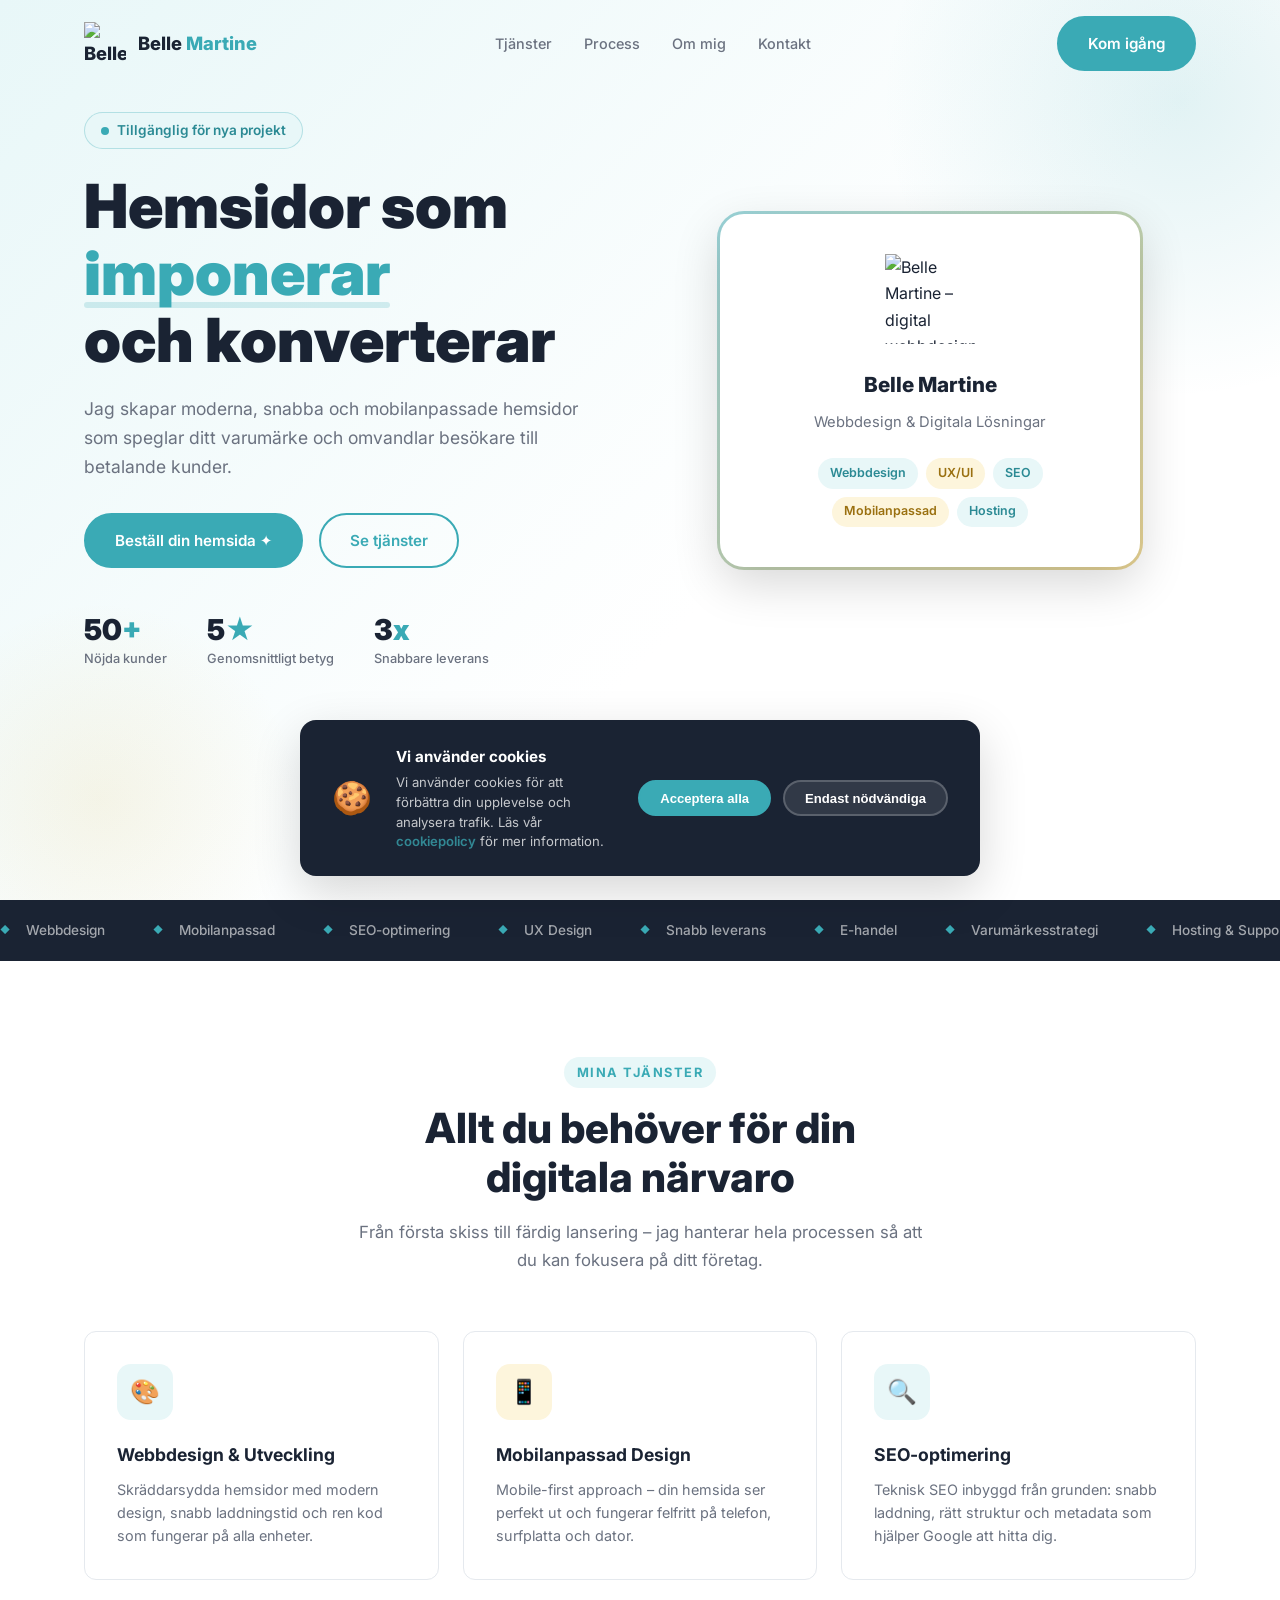
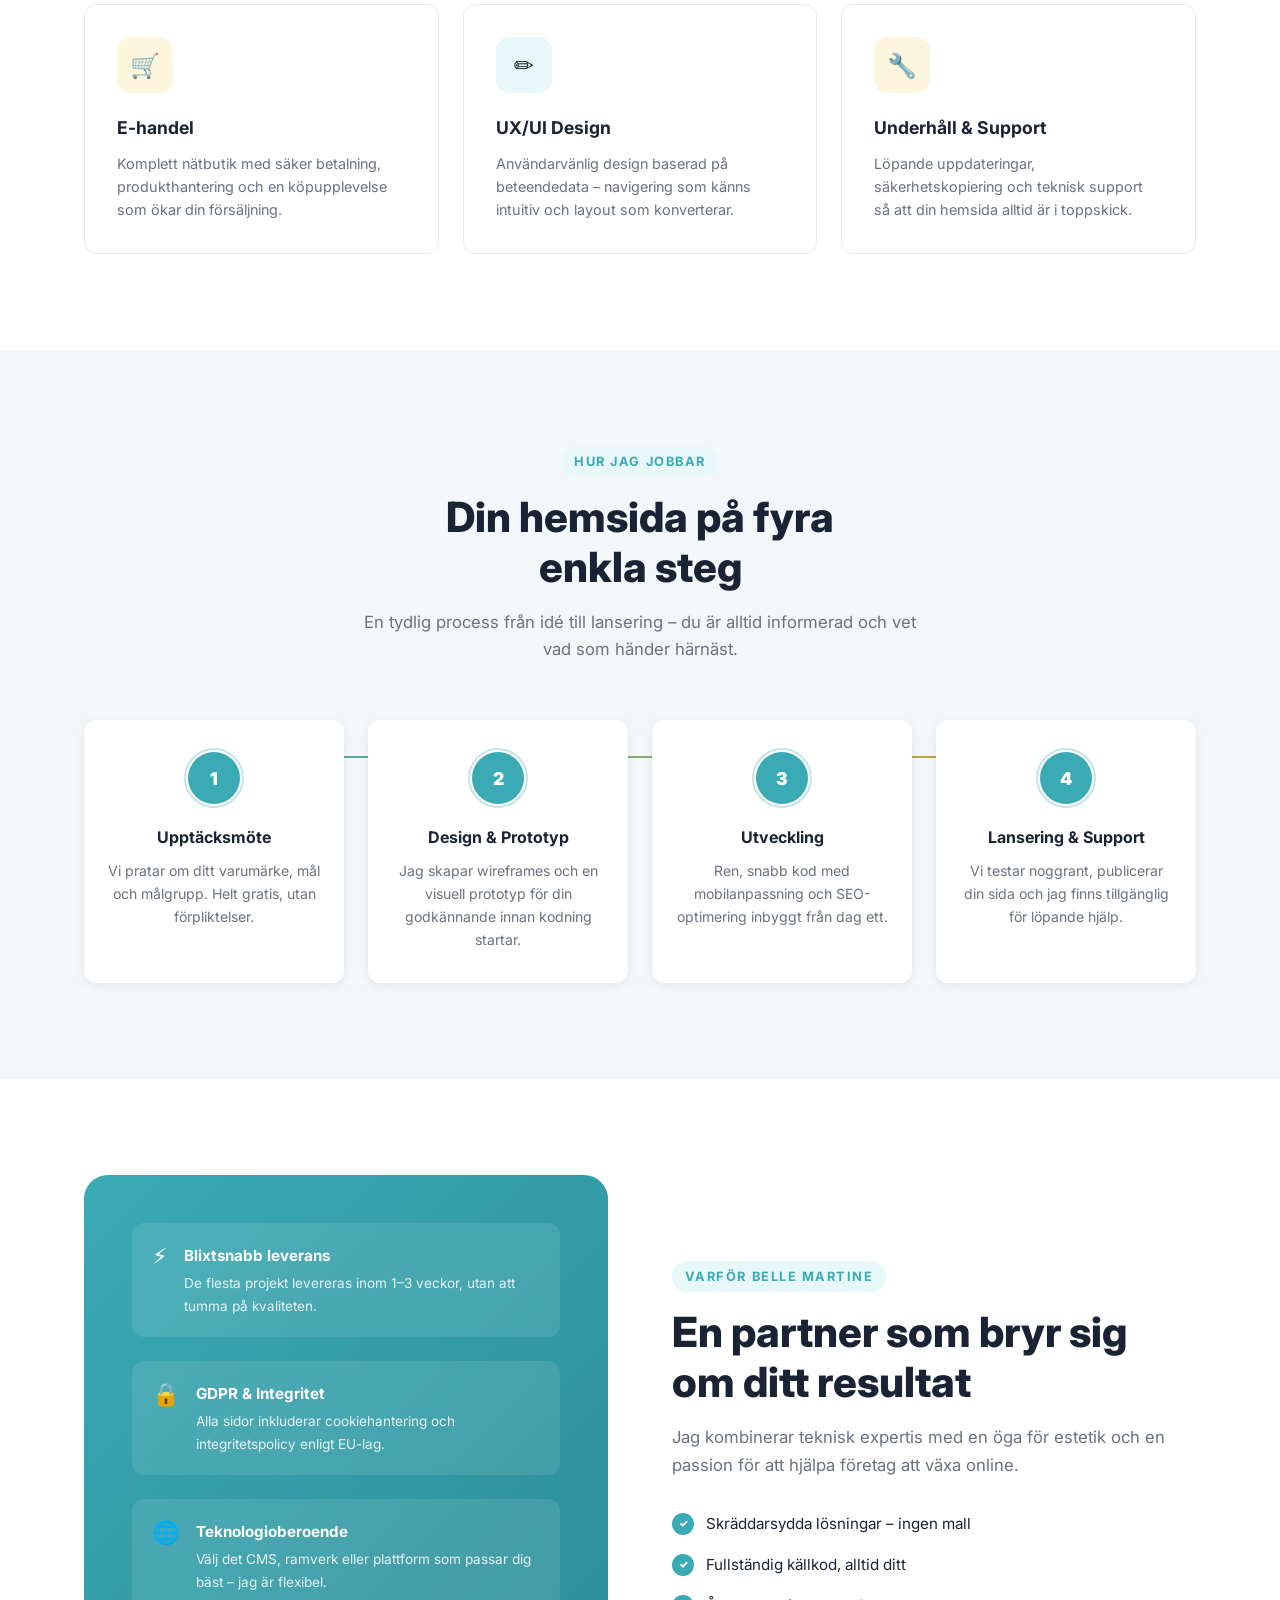
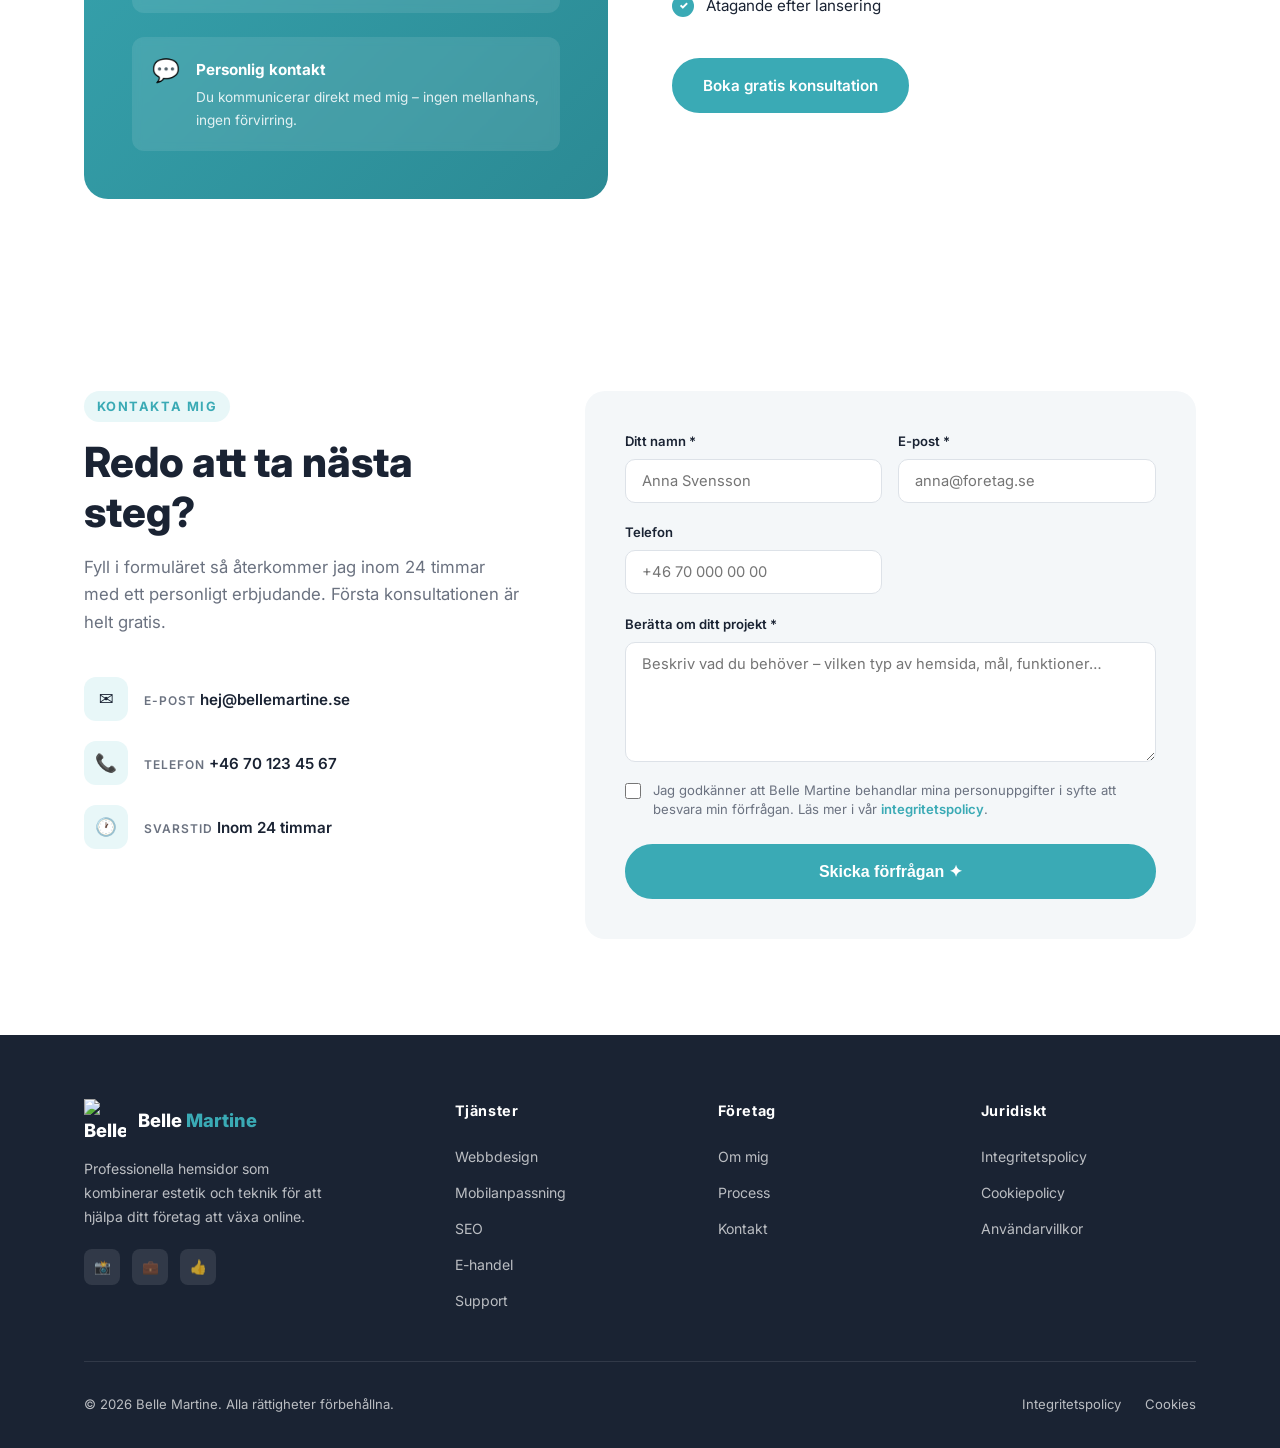
==== commit fef0acee: "Changes before error encountered Co-authored-by: bellemartineebusiness <237834603+bellemartineebusin" ====
--- a/index.html
+++ b/index.html
@@ -30,7 +30,6 @@
       <li><a href="#services">Tjänster</a></li>
       <li><a href="#process">Process</a></li>
       <li><a href="#why">Om mig</a></li>
-      <li><a href="#pricing">Priser</a></li>
       <li><a href="#contact">Kontakt</a></li>
     </ul>
     <a href="#contact" class="btn btn-primary nav-cta">Kom igång</a>
@@ -45,14 +44,13 @@
   <a href="#services">Tjänster</a>
   <a href="#process">Process</a>
   <a href="#why">Om mig</a>
-  <a href="#pricing">Priser</a>
   <a href="#contact">Kontakt</a>
   <a href="#contact" class="btn btn-primary">Kom igång</a>
 </nav>
 
 <!-- ========== HERO ========== -->
 <section id="hero" class="hero">
-  <div class="container" style="display:contents">
+  <div class="container hero-container">
     <div class="hero-content">
       <div class="hero-eyebrow">
         <span class="dot"></span>
@@ -252,94 +250,11 @@
         </p>
         <ul class="why-list">
           <li class="why-row"><span class="check">✓</span> Skräddarsydda lösningar – ingen mall</li>
-          <li class="why-row"><span class="check">✓</span> Prisvärd premiumkvalitet</li>
           <li class="why-row"><span class="check">✓</span> Fullständig källkod, alltid ditt</li>
           <li class="why-row"><span class="check">✓</span> Åtagande efter lansering</li>
-          <li class="why-row"><span class="check">✓</span> Transparant prissättning</li>
         </ul>
         <a href="#contact" class="btn btn-primary">Boka gratis konsultation</a>
       </div>
-    </div>
-  </div>
-</section>
-
-<!-- ========== PRICING ========== -->
-<section id="pricing" class="pricing">
-  <div class="container">
-    <div class="pricing-header">
-      <span class="section-label">Priser</span>
-      <h2 class="section-title">Enkla och transparanta paket</h2>
-      <p class="section-sub">
-        Inga dolda avgifter. Välj det paket som passar din verksamhet – eller kontakta mig
-        för ett skräddarsytt erbjudande.
-      </p>
-    </div>
-    <div class="pricing-grid">
-
-      <!-- Starter -->
-      <div class="price-card">
-        <div class="price-name">Starter</div>
-        <div class="price-amount">
-          <span class="currency">kr</span>
-          <span class="amount">4 900</span>
-          <span class="period">engångspris</span>
-        </div>
-        <p class="price-desc">Perfekt för dig som precis startar och behöver en professionell online-närvaro.</p>
-        <ul class="price-features">
-          <li class="price-feature"><span class="check">✓</span> Upp till 3 sidor</li>
-          <li class="price-feature"><span class="check">✓</span> Mobilanpassad design</li>
-          <li class="price-feature"><span class="check">✓</span> Kontaktformulär</li>
-          <li class="price-feature"><span class="check">✓</span> Grundläggande SEO</li>
-          <li class="price-feature"><span class="check">✓</span> Cookie- &amp; integritetspolicy</li>
-          <li class="price-feature off"><span class="check">✗</span> E-handel</li>
-          <li class="price-feature off"><span class="check">✗</span> Löpande support</li>
-        </ul>
-        <a href="#contact" class="btn btn-outline" style="width:100%;justify-content:center">Kom igång</a>
-      </div>
-
-      <!-- Pro (popular) -->
-      <div class="price-card popular">
-        <span class="popular-badge">Populärast</span>
-        <div class="price-name">Professionell</div>
-        <div class="price-amount">
-          <span class="currency">kr</span>
-          <span class="amount">9 900</span>
-          <span class="period">engångspris</span>
-        </div>
-        <p class="price-desc">För etablerade företag som vill ha en kraftfull digital närvaro med fler funktioner.</p>
-        <ul class="price-features">
-          <li class="price-feature"><span class="check">✓</span> Upp till 8 sidor</li>
-          <li class="price-feature"><span class="check">✓</span> Mobilanpassad design</li>
-          <li class="price-feature"><span class="check">✓</span> Kontaktformulär &amp; karta</li>
-          <li class="price-feature"><span class="check">✓</span> Avancerad SEO</li>
-          <li class="price-feature"><span class="check">✓</span> Cookie- &amp; integritetspolicy</li>
-          <li class="price-feature"><span class="check">✓</span> Blogg / nyheter</li>
-          <li class="price-feature"><span class="check">✓</span> 3 månaders support</li>
-        </ul>
-        <a href="#contact" class="btn btn-primary" style="width:100%;justify-content:center">Kom igång</a>
-      </div>
-
-      <!-- Enterprise -->
-      <div class="price-card">
-        <div class="price-name">Enterprise</div>
-        <div class="price-amount">
-          <span class="currency">kr</span>
-          <span class="amount">19 900</span>
-          <span class="period">engångspris</span>
-        </div>
-        <p class="price-desc">Komplett lösning med e-handel, anpassad funktionalitet och prioriterad support.</p>
-        <ul class="price-features">
-          <li class="price-feature"><span class="check">✓</span> Obegränsat antal sidor</li>
-          <li class="price-feature"><span class="check">✓</span> E-handel (WooCommerce/Shopify)</li>
-          <li class="price-feature"><span class="check">✓</span> Anpassad funktionalitet</li>
-          <li class="price-feature"><span class="check">✓</span> Premium SEO-strategi</li>
-          <li class="price-feature"><span class="check">✓</span> Cookie- &amp; integritetspolicy</li>
-          <li class="price-feature"><span class="check">✓</span> 12 månaders support</li>
-          <li class="price-feature"><span class="check">✓</span> Prioriterad hantering</li>
-        </ul>
-        <a href="#contact" class="btn btn-gold" style="width:100%;justify-content:center">Kom igång</a>
-      </div>
-
     </div>
   </div>
 </section>
@@ -396,16 +311,6 @@
             <label for="phone">Telefon</label>
             <input type="tel" id="phone" name="phone" placeholder="+46 70 000 00 00" />
           </div>
-          <div class="form-group">
-            <label for="budget">Budget</label>
-            <select id="budget" name="budget">
-              <option value="">Välj budget</option>
-              <option value="starter">Under 5 000 kr</option>
-              <option value="pro">5 000 – 15 000 kr</option>
-              <option value="enterprise">15 000 kr+</option>
-              <option value="discuss">Diskutera</option>
-            </select>
-          </div>
         </div>
         <div class="form-group">
           <label for="message">Berätta om ditt projekt *</label>
@@ -458,7 +363,6 @@
         <ul>
           <li><a href="#why">Om mig</a></li>
           <li><a href="#process">Process</a></li>
-          <li><a href="#pricing">Priser</a></li>
           <li><a href="#contact">Kontakt</a></li>
         </ul>
       </div>
--- a/styles.css
+++ b/styles.css
@@ -30,7 +30,7 @@
   color: var(--dark);
   background: var(--white);
   line-height: 1.65;
-  overflow-x: hidden;
+  overflow-x: clip;
 }
 
 img { max-width: 100%; height: auto; display: block; }
@@ -192,18 +192,22 @@
 .hamburger.open span:nth-child(2) { opacity: 0; }
 .hamburger.open span:nth-child(3) { transform: translateY(-7px) rotate(-45deg); }
 
+.mobile-menu { display: none; }
+
 /* ---------- Hero ---------- */
 .hero {
   min-height: 100dvh;
-  display: grid;
-  grid-template-columns: 1fr 1fr;
-  align-items: center;
-  gap: 3rem;
   padding-top: 7rem;
   padding-bottom: 4rem;
   background: linear-gradient(135deg, var(--teal-light) 0%, var(--white) 60%);
   position: relative;
   overflow: hidden;
+}
+.hero-container {
+  display: grid;
+  grid-template-columns: 1fr 1fr;
+  align-items: center;
+  gap: 3rem;
 }
 .hero::before {
   content: '';
@@ -922,7 +926,8 @@
 
 /* ---------- Responsive ---------- */
 @media (max-width: 1024px) {
-  .hero { grid-template-columns: 1fr; padding-top: 8rem; text-align: center; }
+  .hero-container { grid-template-columns: 1fr; text-align: center; }
+  .hero { padding-top: 8rem; }
   .hero-desc { margin-inline: auto; }
   .hero-btns { justify-content: center; }
   .hero-stats { justify-content: center; }
@@ -961,7 +966,6 @@
   .form-row { grid-template-columns: 1fr; }
   .footer-top { grid-template-columns: 1fr; }
   .footer-bottom { flex-direction: column; text-align: center; }
-  .price-card.popular { transform: none; }
 }
 
 @media (max-width: 480px) {
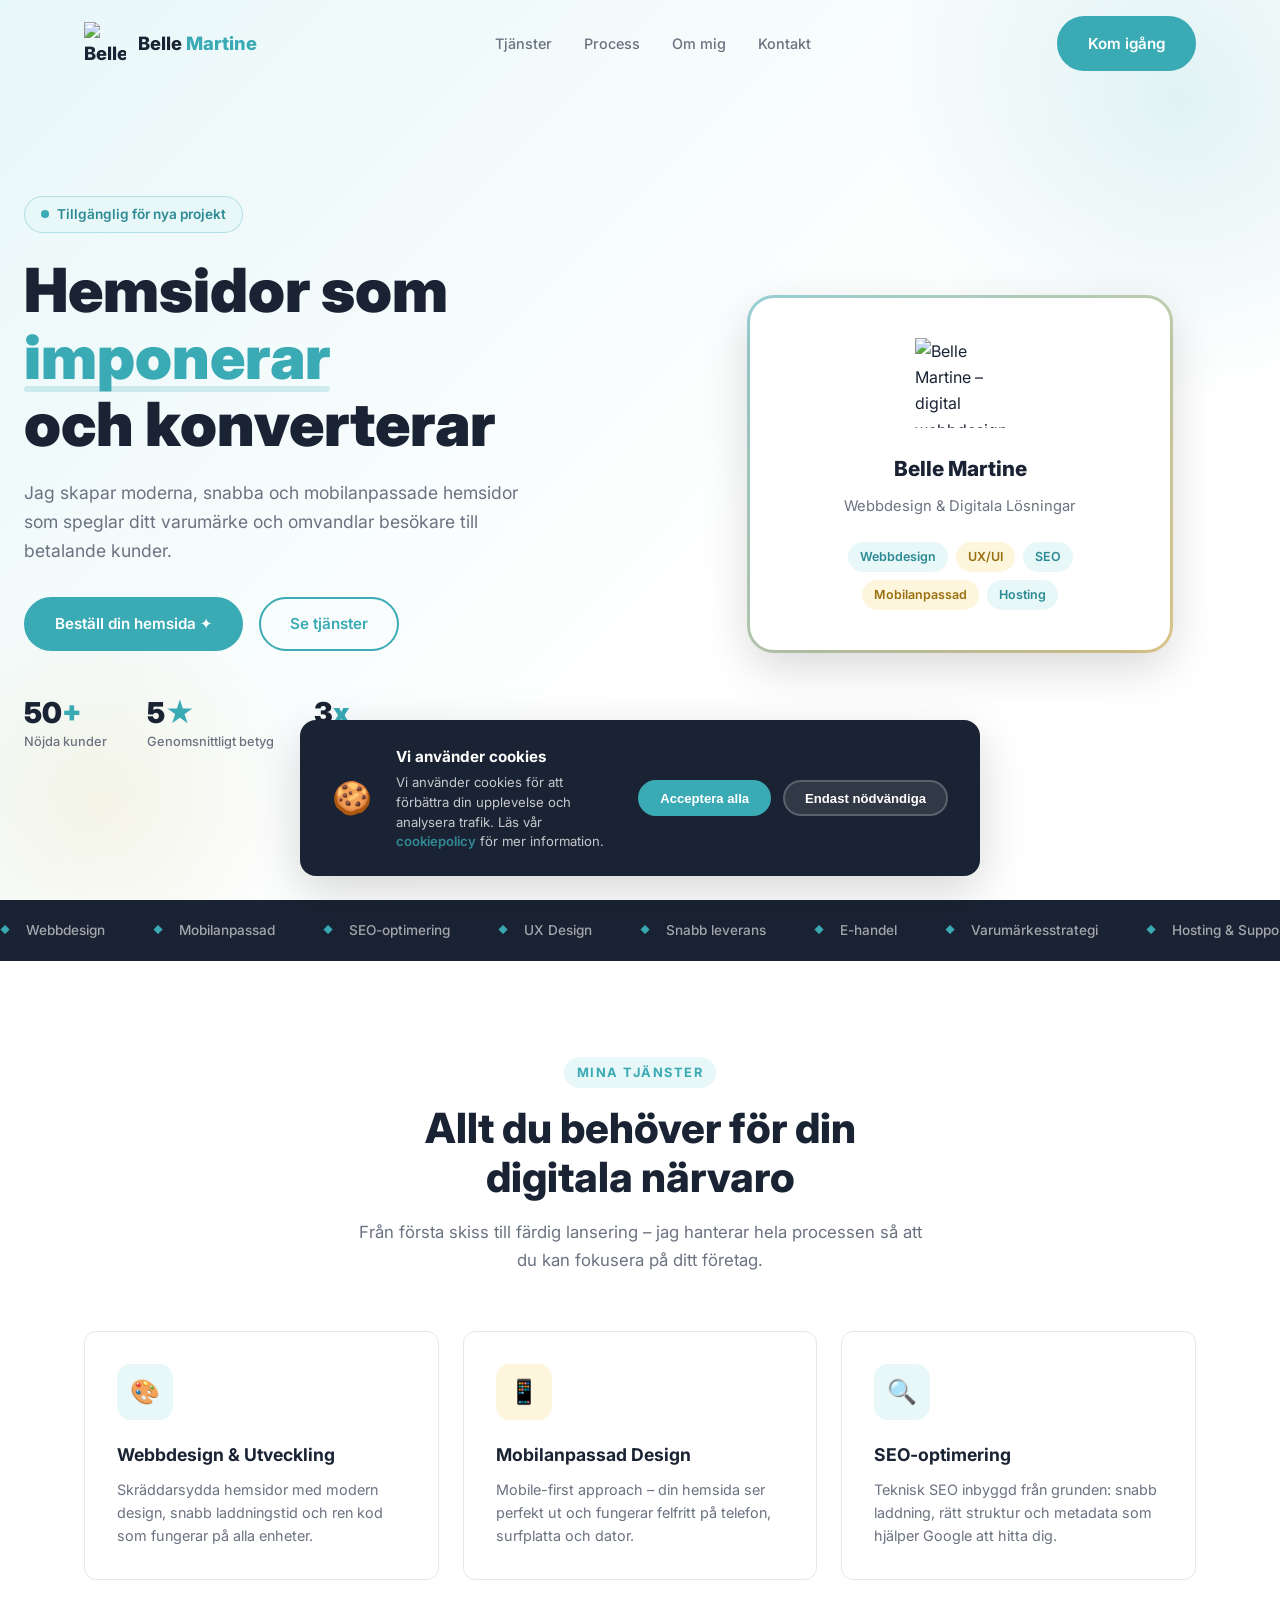
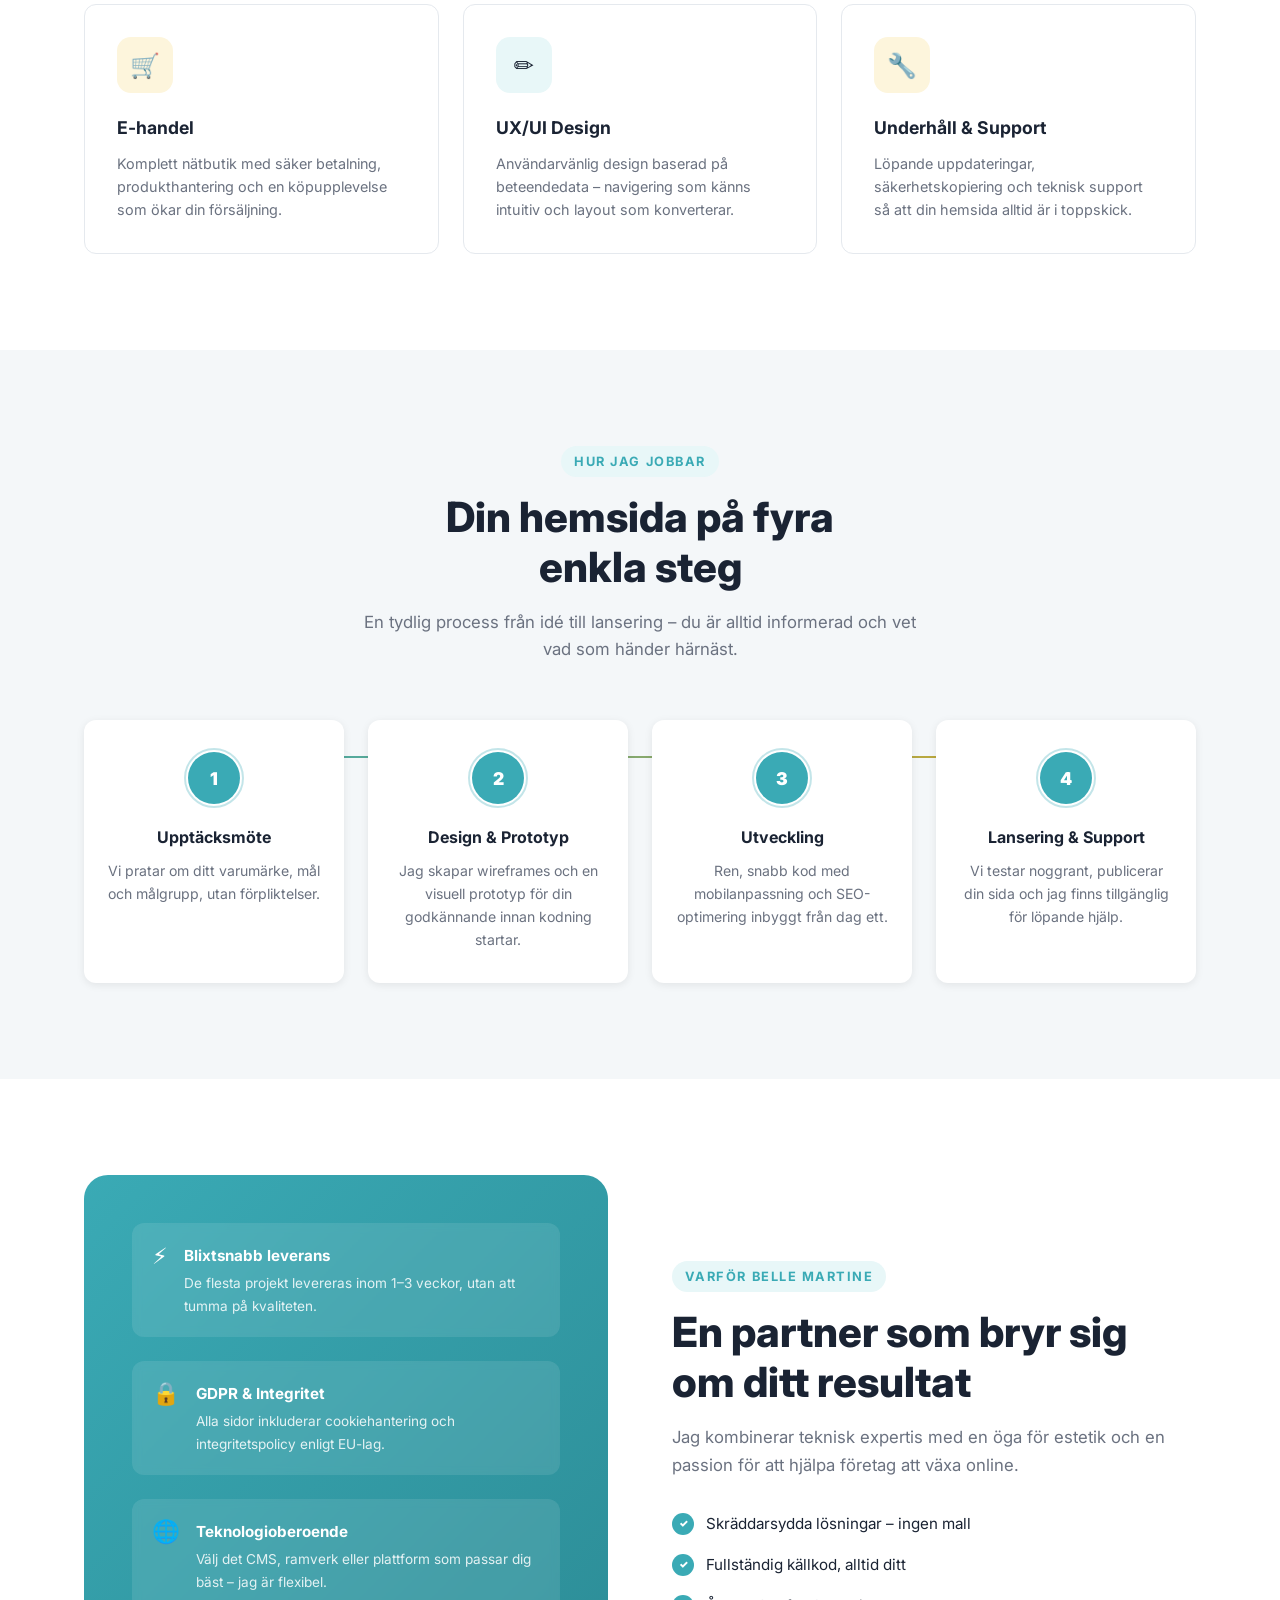
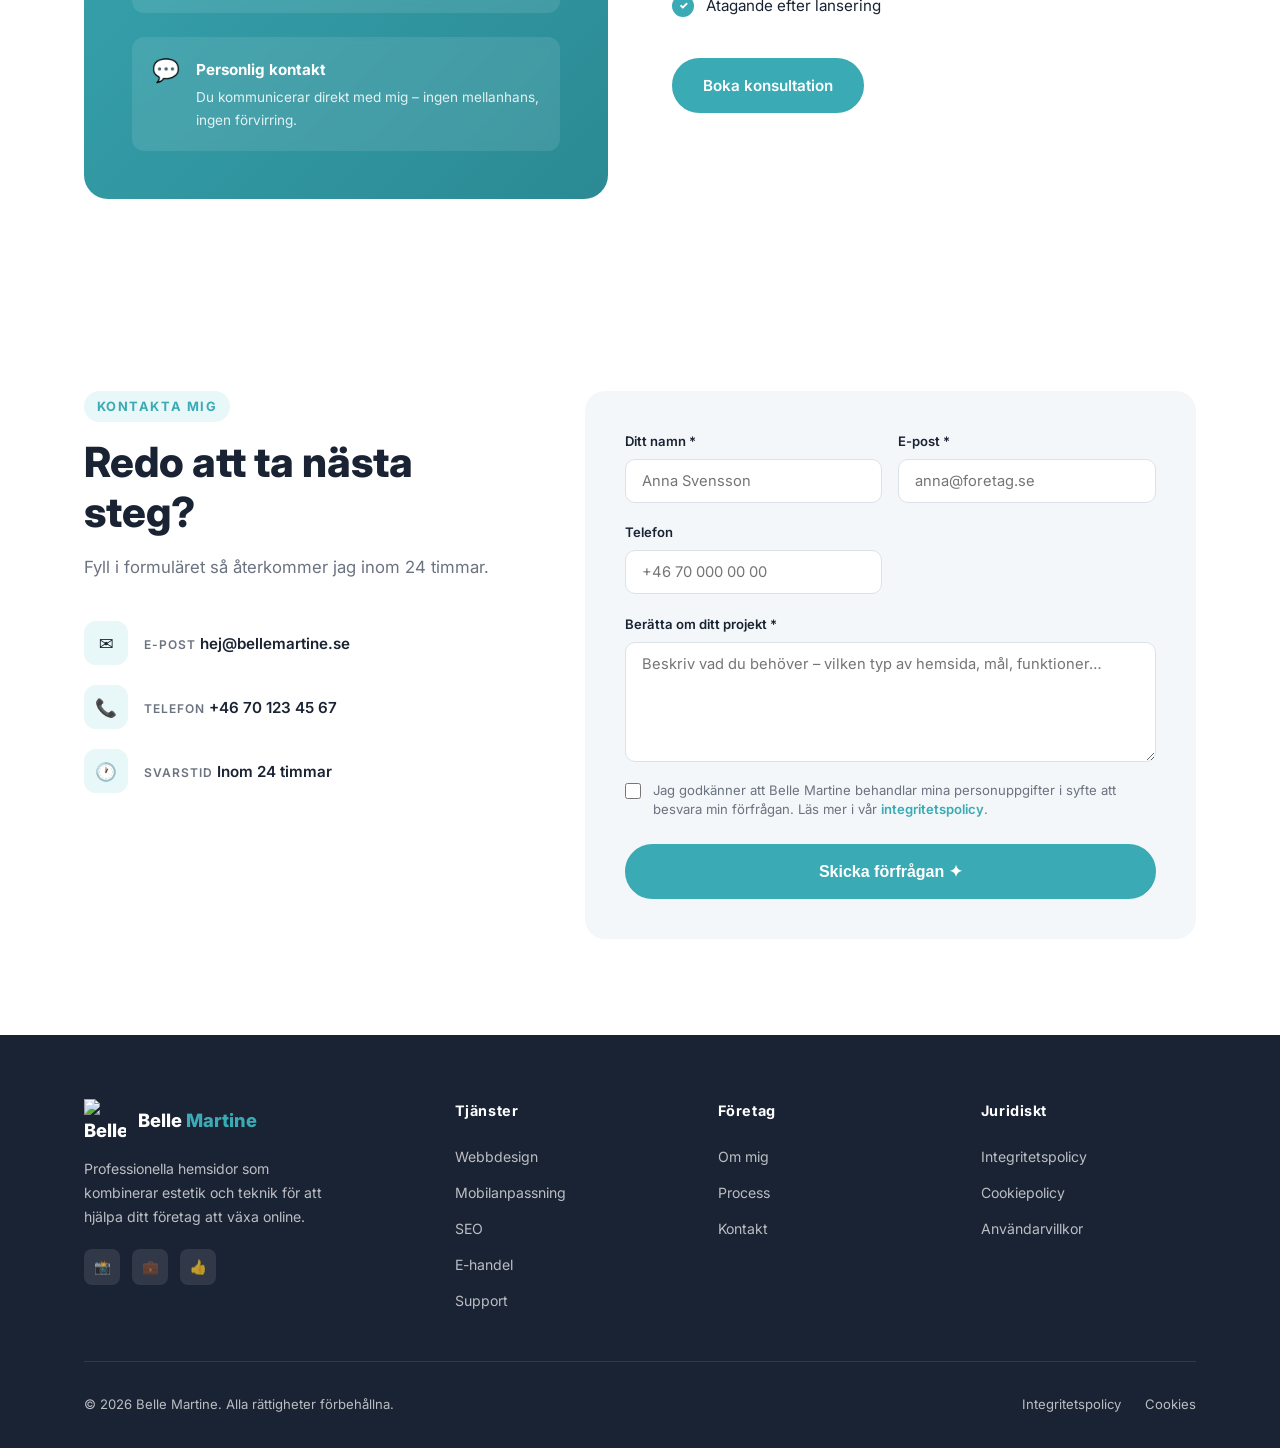
==== commit 49681e33: "Fix layout overflow, mobile menu overlap, cookie banner, and remove all pricing content Co-authored-" ====
--- a/index.html
+++ b/index.html
@@ -50,7 +50,7 @@
 
 <!-- ========== HERO ========== -->
 <section id="hero" class="hero">
-  <div class="container hero-container">
+  <div class="container">
     <div class="hero-content">
       <div class="hero-eyebrow">
         <span class="dot"></span>
@@ -186,7 +186,7 @@
       <div class="step-card">
         <div class="step-number">1</div>
         <h3>Upptäcksmöte</h3>
-        <p>Vi pratar om ditt varumärke, mål och målgrupp. Helt gratis, utan förpliktelser.</p>
+        <p>Vi pratar om ditt varumärke, mål och målgrupp, utan förpliktelser.</p>
       </div>
       <div class="step-card">
         <div class="step-number">2</div>
@@ -253,7 +253,7 @@
           <li class="why-row"><span class="check">✓</span> Fullständig källkod, alltid ditt</li>
           <li class="why-row"><span class="check">✓</span> Åtagande efter lansering</li>
         </ul>
-        <a href="#contact" class="btn btn-primary">Boka gratis konsultation</a>
+        <a href="#contact" class="btn btn-primary">Boka konsultation</a>
       </div>
     </div>
   </div>
@@ -267,8 +267,7 @@
         <span class="section-label">Kontakta mig</span>
         <h2 class="section-title">Redo att ta nästa steg?</h2>
         <p class="section-sub">
-          Fyll i formuläret så återkommer jag inom 24 timmar med ett personligt erbjudande.
-          Första konsultationen är helt gratis.
+          Fyll i formuläret så återkommer jag inom 24 timmar.
         </p>
         <div class="contact-items">
           <div class="contact-item">
--- a/styles.css
+++ b/styles.css
@@ -23,14 +23,14 @@
   --transition:  .3s cubic-bezier(.4,0,.2,1);
 }
 
-html { scroll-behavior: smooth; font-size: 16px; }
+html { scroll-behavior: smooth; font-size: 16px; overflow-x: hidden; }
 
 body {
   font-family: 'Inter', 'Segoe UI', system-ui, -apple-system, sans-serif;
   color: var(--dark);
   background: var(--white);
   line-height: 1.65;
-  overflow-x: clip;
+  overflow-x: hidden;
 }
 
 img { max-width: 100%; height: auto; display: block; }
@@ -181,6 +181,8 @@
   background: none;
   border: none;
 }
+
+.mobile-menu { display: none; }
 .hamburger span {
   display: block;
   width: 24px; height: 2px;
@@ -192,22 +194,23 @@
 .hamburger.open span:nth-child(2) { opacity: 0; }
 .hamburger.open span:nth-child(3) { transform: translateY(-7px) rotate(-45deg); }
 
-.mobile-menu { display: none; }
-
 /* ---------- Hero ---------- */
 .hero {
   min-height: 100dvh;
+  display: flex;
+  align-items: center;
   padding-top: 7rem;
   padding-bottom: 4rem;
   background: linear-gradient(135deg, var(--teal-light) 0%, var(--white) 60%);
   position: relative;
   overflow: hidden;
 }
-.hero-container {
+.hero > .container {
   display: grid;
   grid-template-columns: 1fr 1fr;
   align-items: center;
   gap: 3rem;
+  width: 100%;
 }
 .hero::before {
   content: '';
@@ -802,7 +805,8 @@
   bottom: 1.5rem;
   left: 50%;
   transform: translateX(-50%) translateY(120px);
-  width: min(100% - 3rem, 680px);
+  max-width: 680px;
+  width: calc(100% - 3rem);
   background: var(--dark);
   color: var(--white);
   border-radius: 16px;
@@ -926,8 +930,8 @@
 
 /* ---------- Responsive ---------- */
 @media (max-width: 1024px) {
-  .hero-container { grid-template-columns: 1fr; text-align: center; }
-  .hero { padding-top: 8rem; }
+  .hero { padding-top: 8rem; text-align: center; }
+  .hero > .container { grid-template-columns: 1fr; }
   .hero-desc { margin-inline: auto; }
   .hero-btns { justify-content: center; }
   .hero-stats { justify-content: center; }
@@ -966,6 +970,7 @@
   .form-row { grid-template-columns: 1fr; }
   .footer-top { grid-template-columns: 1fr; }
   .footer-bottom { flex-direction: column; text-align: center; }
+  .price-card.popular { transform: none; }
 }
 
 @media (max-width: 480px) {
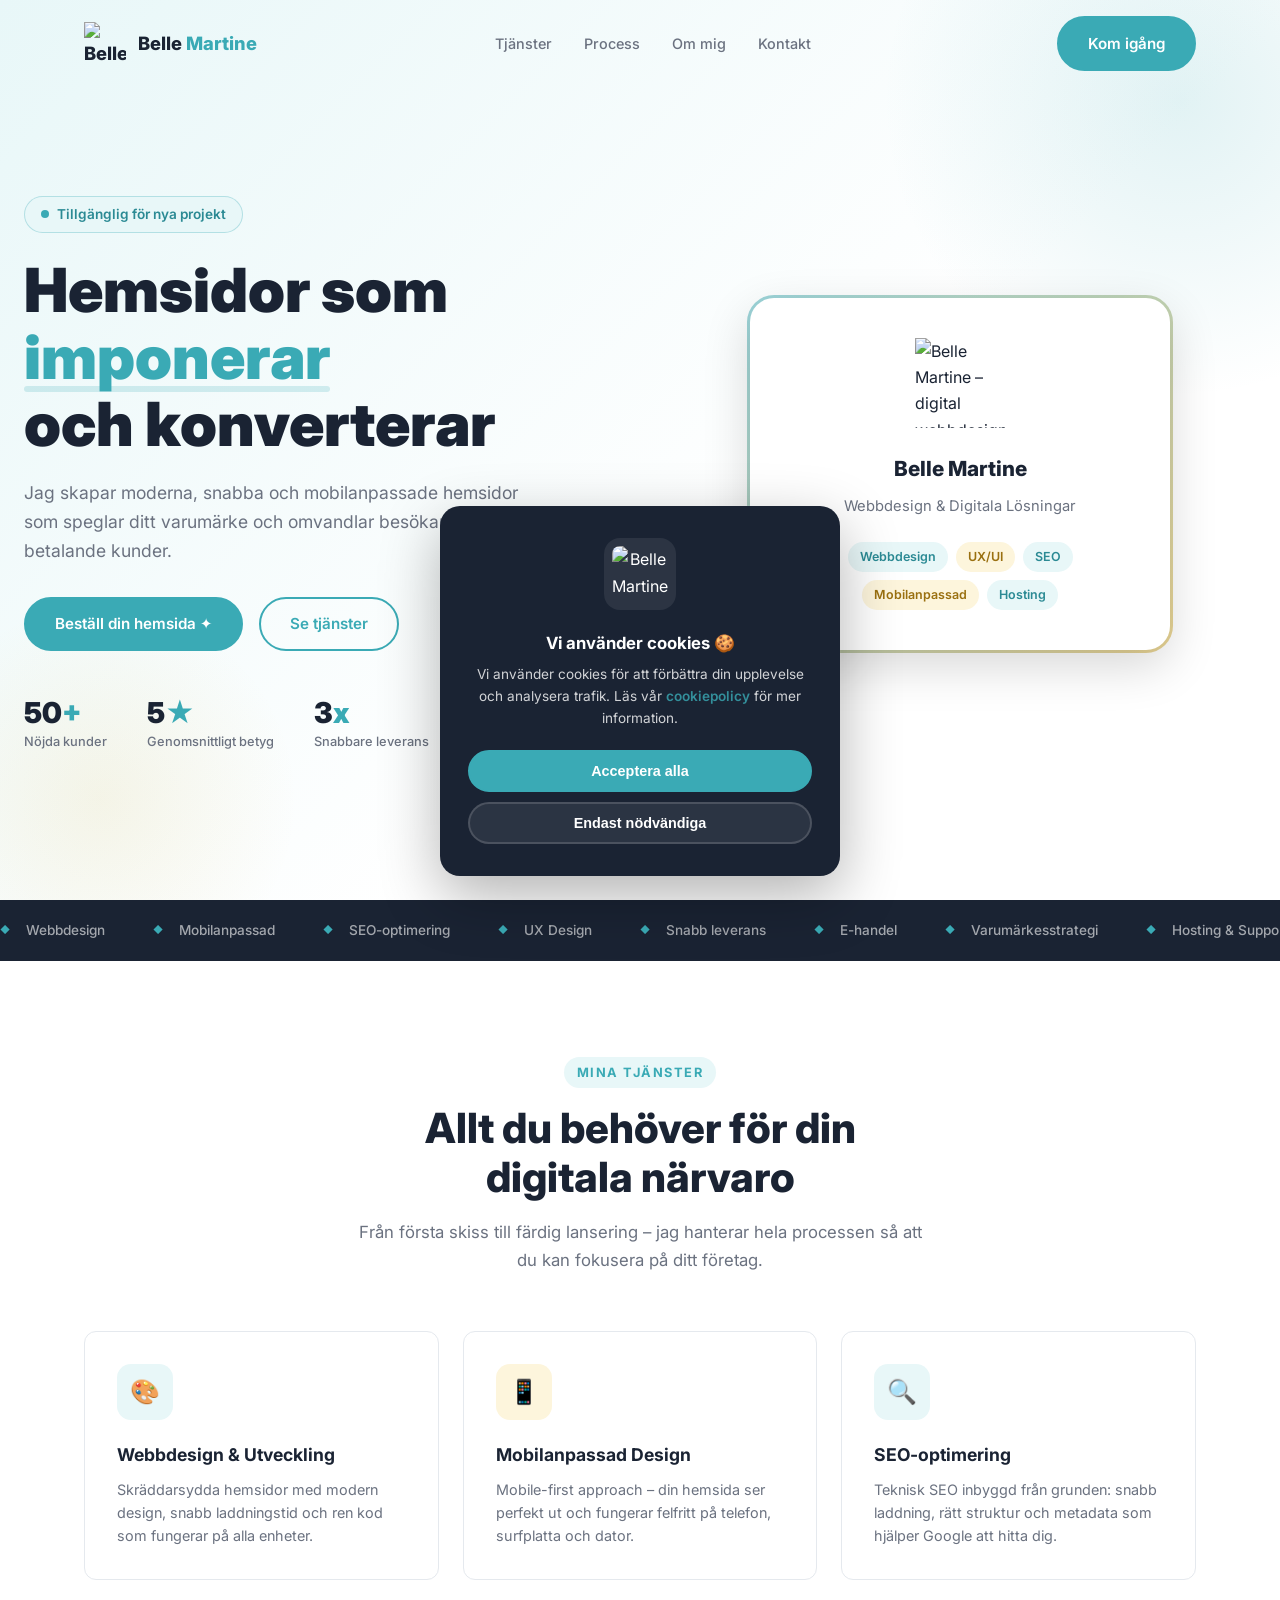
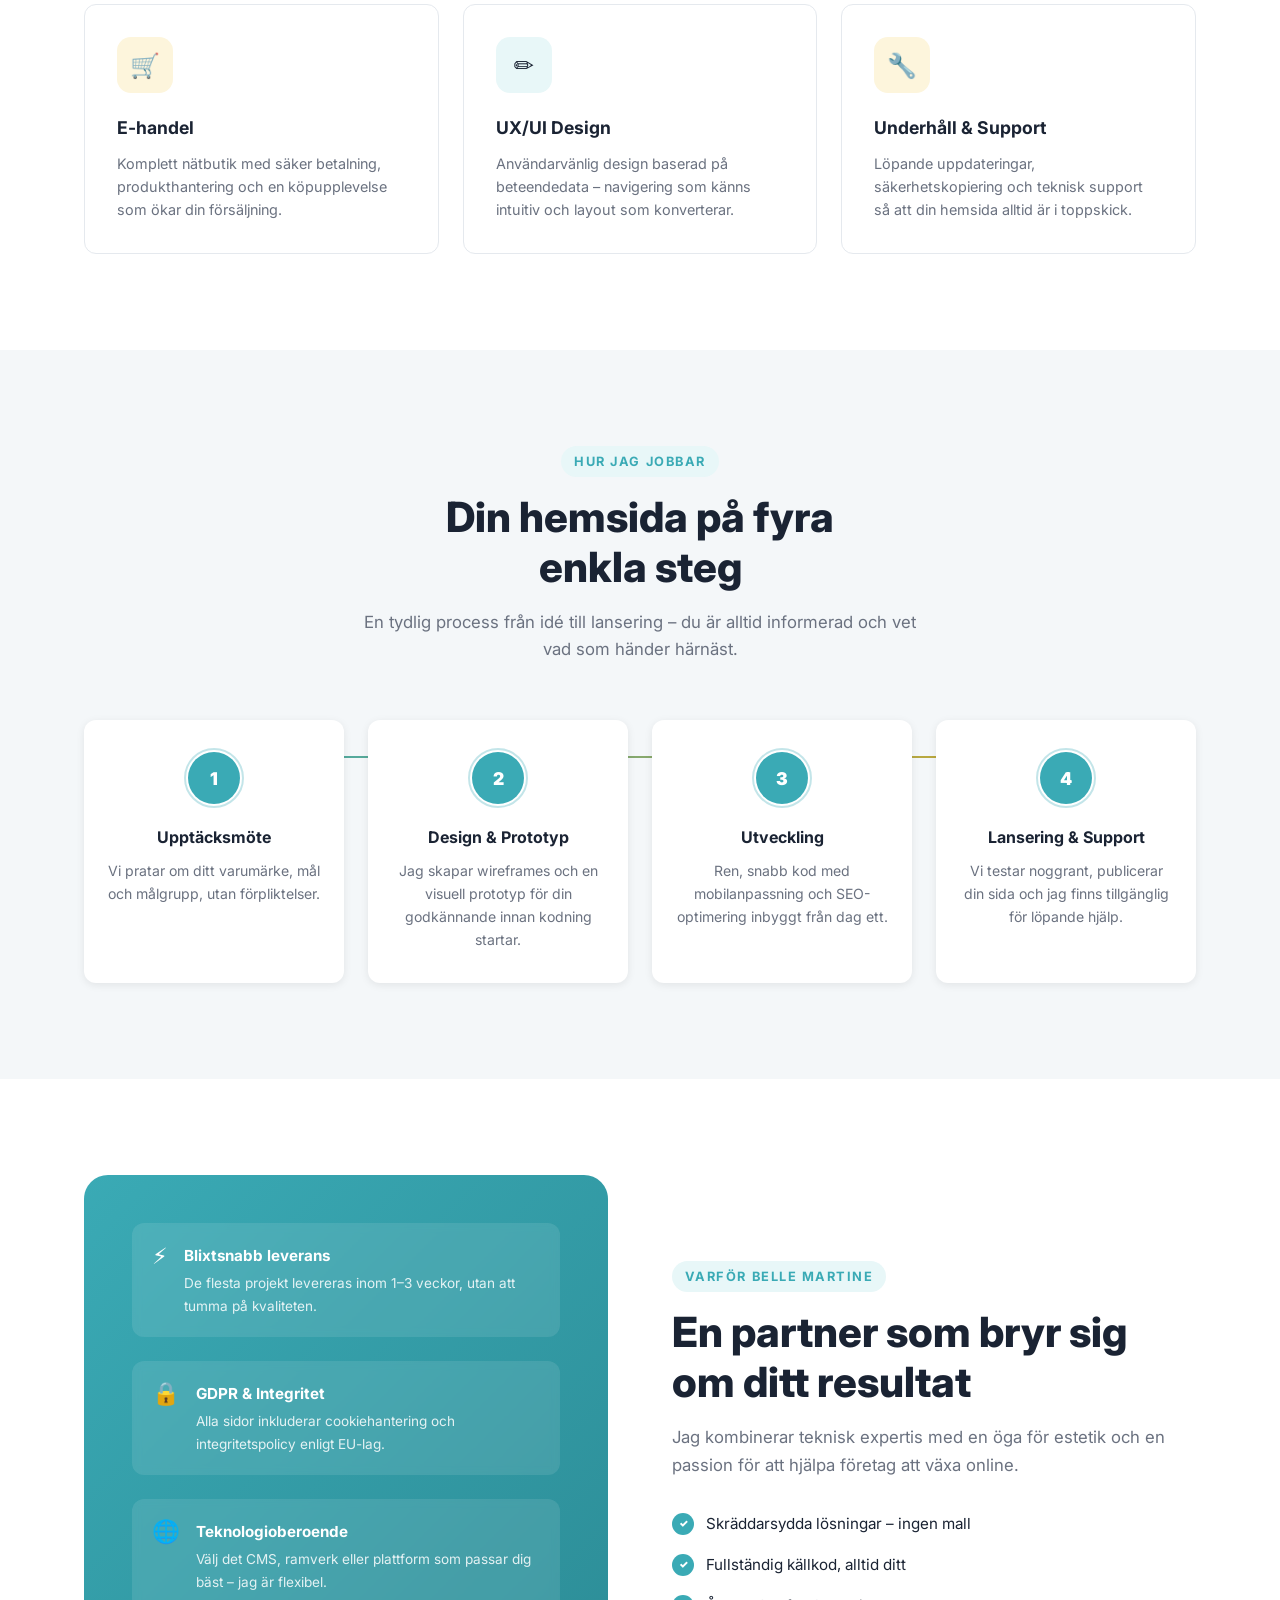
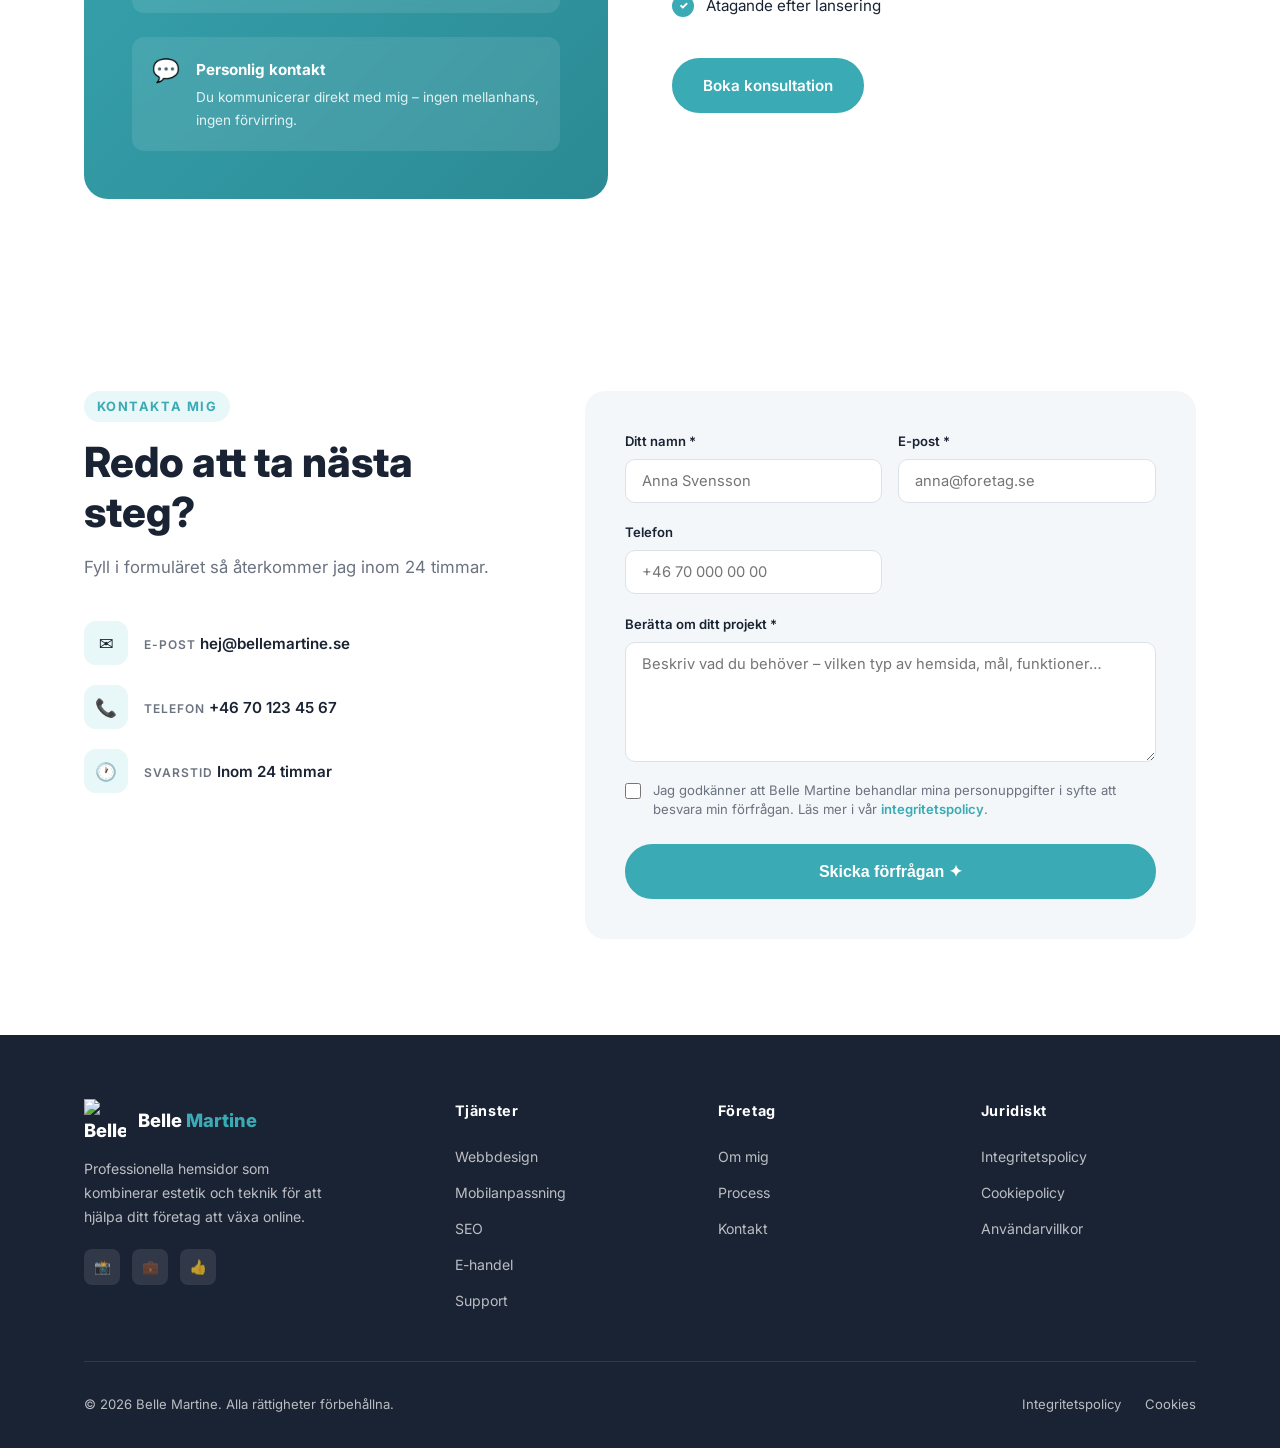
==== commit 40856ede: "Improve cookie banner: slide-out animation, larger logo, centered text, polished design Co-authored-" ====
--- a/index.html
+++ b/index.html
@@ -386,9 +386,12 @@
 
 <!-- ========== COOKIE BANNER ========== -->
 <div class="cookie-banner" role="dialog" aria-live="polite" aria-label="Cookie-samtycke">
-  <span class="cookie-icon" aria-hidden="true">🍪</span>
+  <img src="https://github.com/user-attachments/assets/752dcb0f-474b-4d81-a1b2-203274afc5a7"
+       alt="Belle Martine logotyp"
+       class="cookie-logo"
+       width="72" height="72" />
   <div class="cookie-text">
-    <h4>Vi använder cookies</h4>
+    <h4>Vi använder cookies 🍪</h4>
     <p>
       Vi använder cookies för att förbättra din upplevelse och analysera trafik.
       Läs vår <a href="privacy-policy.html#cookies">cookiepolicy</a> för mer information.
--- a/styles.css
+++ b/styles.css
@@ -804,41 +804,57 @@
   position: fixed;
   bottom: 1.5rem;
   left: 50%;
-  transform: translateX(-50%) translateY(120px);
-  max-width: 680px;
-  width: calc(100% - 3rem);
+  transform: translateX(-50%) translateY(calc(100% + 2.5rem));
+  max-width: 400px;
+  width: calc(100% - 2rem);
   background: var(--dark);
   color: var(--white);
+  border-radius: 20px;
+  padding: 2rem 1.75rem;
+  box-shadow: 0 20px 60px rgba(0,0,0,.3), 0 0 0 1px rgba(255,255,255,.07);
+  z-index: 9999;
+  transition: transform .55s cubic-bezier(.34,1.56,.64,1);
+  display: flex;
+  flex-direction: column;
+  align-items: center;
+  text-align: center;
+  gap: 1.25rem;
+  overflow: hidden;
+}
+.cookie-banner.visible { transform: translateX(-50%) translateY(0); }
+.cookie-banner.dismissing {
+  /* slide 110 vw to the right (off-screen for any viewport width) */
+  transform: translateX(calc(-50% + 110vw));
+  transition: transform .45s cubic-bezier(.55,0,1,.45);
+}
+.cookie-logo {
+  width: 72px;
+  height: 72px;
   border-radius: 16px;
-  padding: 1.5rem 2rem;
-  box-shadow: var(--shadow-lg);
-  z-index: 9999;
-  transition: transform .5s cubic-bezier(.34,1.56,.64,1);
-  display: flex;
-  align-items: center;
-  gap: 1.5rem;
-  flex-wrap: wrap;
-}
-.cookie-banner.visible { transform: translateX(-50%) translateY(0); }
-.cookie-icon { font-size: 2rem; flex-shrink: 0; }
-.cookie-text { flex: 1; min-width: 200px; }
-.cookie-text h4 { font-size: .95rem; font-weight: 700; margin-bottom: .25rem; }
-.cookie-text p  { font-size: .82rem; opacity: .75; line-height: 1.5; }
+  background: rgba(255,255,255,.08);
+  padding: 8px;
+  flex-shrink: 0;
+}
+.cookie-text h4 { font-size: 1.05rem; font-weight: 700; margin-bottom: .4rem; }
+.cookie-text p  { font-size: .85rem; opacity: .8; line-height: 1.6; }
 .cookie-text a  { color: var(--teal); font-weight: 600; }
 .cookie-text a:hover { text-decoration: underline; }
 .cookie-btns {
   display: flex;
-  gap: .75rem;
-  flex-shrink: 0;
+  flex-direction: column;
+  gap: .6rem;
+  width: 100%;
 }
 .cookie-btns .btn {
-  padding: .55rem 1.25rem;
-  font-size: .82rem;
+  width: 100%;
+  justify-content: center;
+  padding: .7rem 1.25rem;
+  font-size: .9rem;
 }
 .btn-cookie-accept { background: var(--teal); color: var(--white); border-color: var(--teal); }
-.btn-cookie-accept:hover { background: var(--teal-dark); }
-.btn-cookie-decline { background: rgba(255,255,255,.1); color: var(--white); border-color: rgba(255,255,255,.2); }
-.btn-cookie-decline:hover { background: rgba(255,255,255,.2); }
+.btn-cookie-accept:hover { background: var(--teal-dark); transform: translateY(-1px); box-shadow: 0 6px 16px rgba(58,170,181,.35); }
+.btn-cookie-decline { background: rgba(255,255,255,.08); color: var(--white); border-color: rgba(255,255,255,.15); }
+.btn-cookie-decline:hover { background: rgba(255,255,255,.15); transform: translateY(-1px); }
 
 /* ---------- Back to top ---------- */
 .back-top {
@@ -976,7 +992,7 @@
 @media (max-width: 480px) {
   .hero h1 { font-size: 2rem; }
   .hero-stats { gap: 1.5rem; }
-  .cookie-banner { flex-direction: column; align-items: flex-start; padding: 1.25rem; }
-  .cookie-btns { width: 100%; }
-  .cookie-btns .btn { flex: 1; justify-content: center; }
-}
+  .cookie-banner { padding: 1.5rem; }
+  .cookie-logo { width: 56px; height: 56px; }
+  .cookie-btns .btn { padding: .65rem 1rem; }
+}
